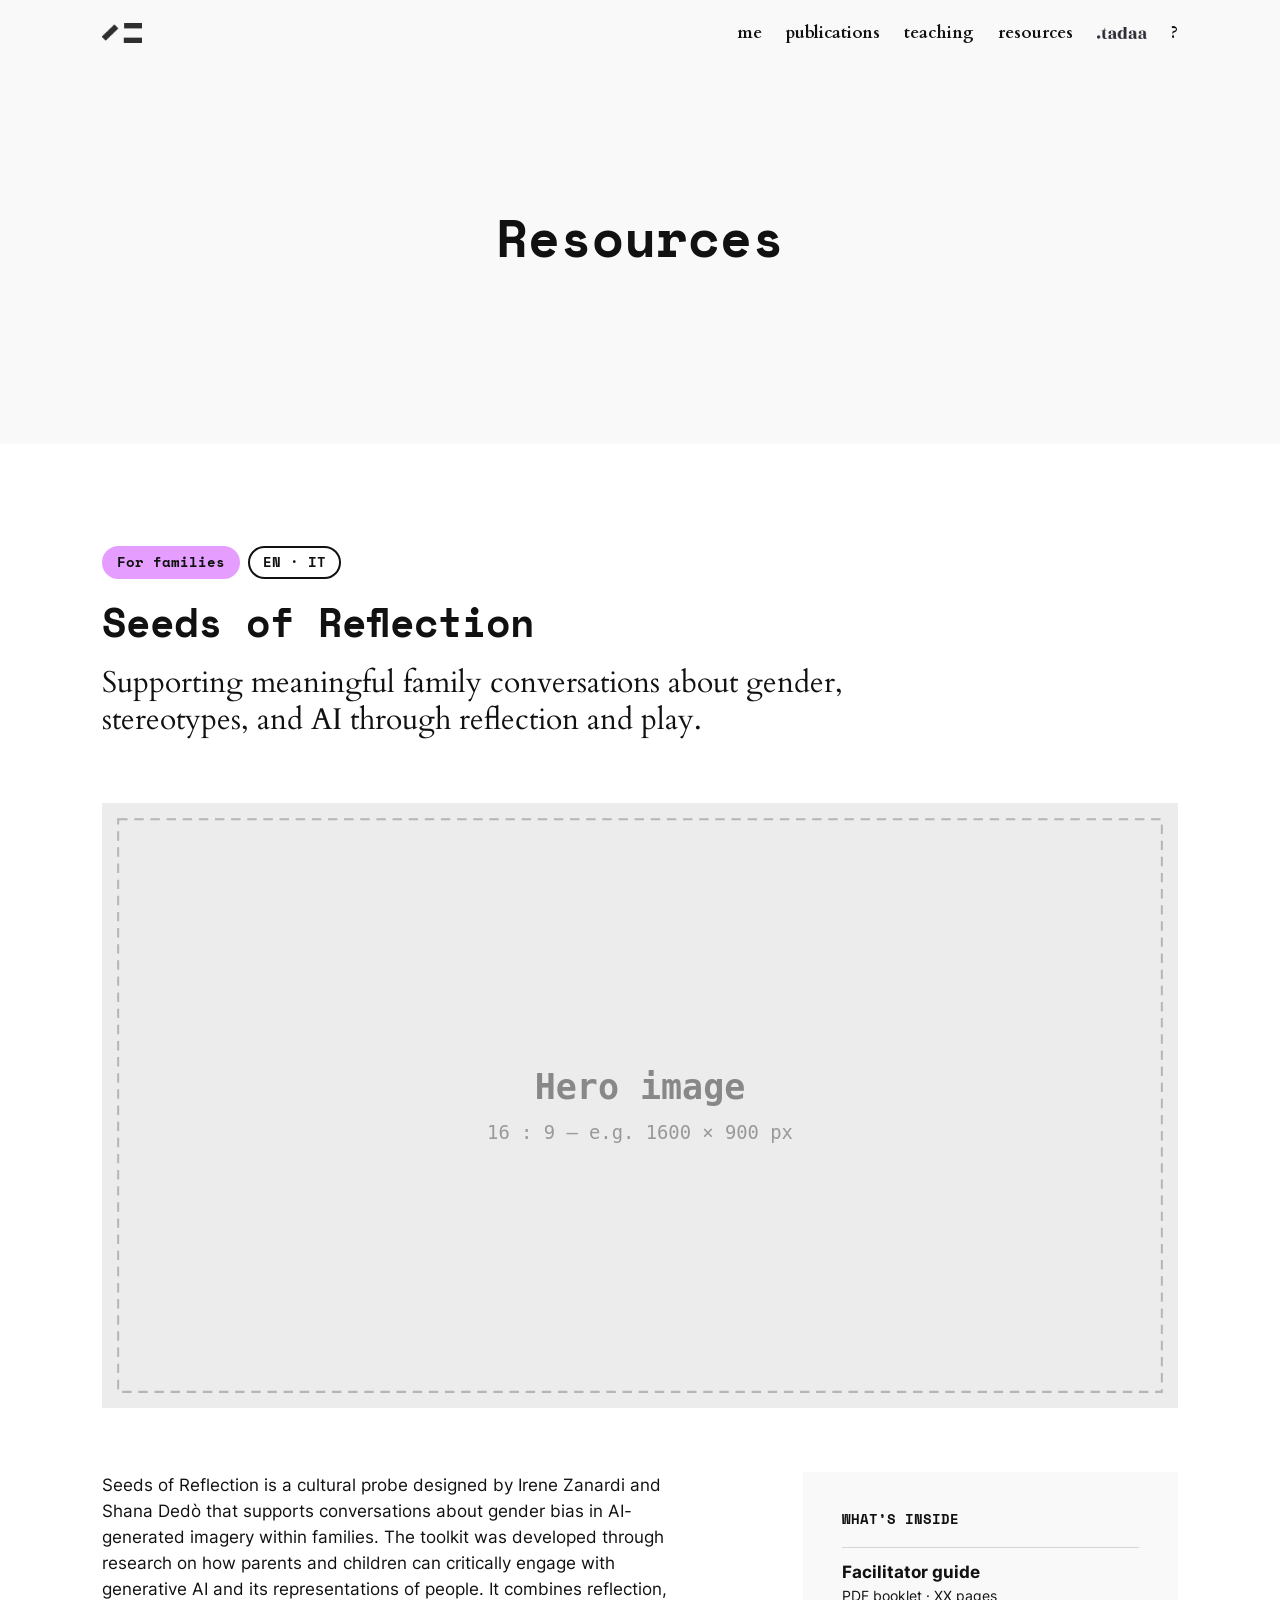
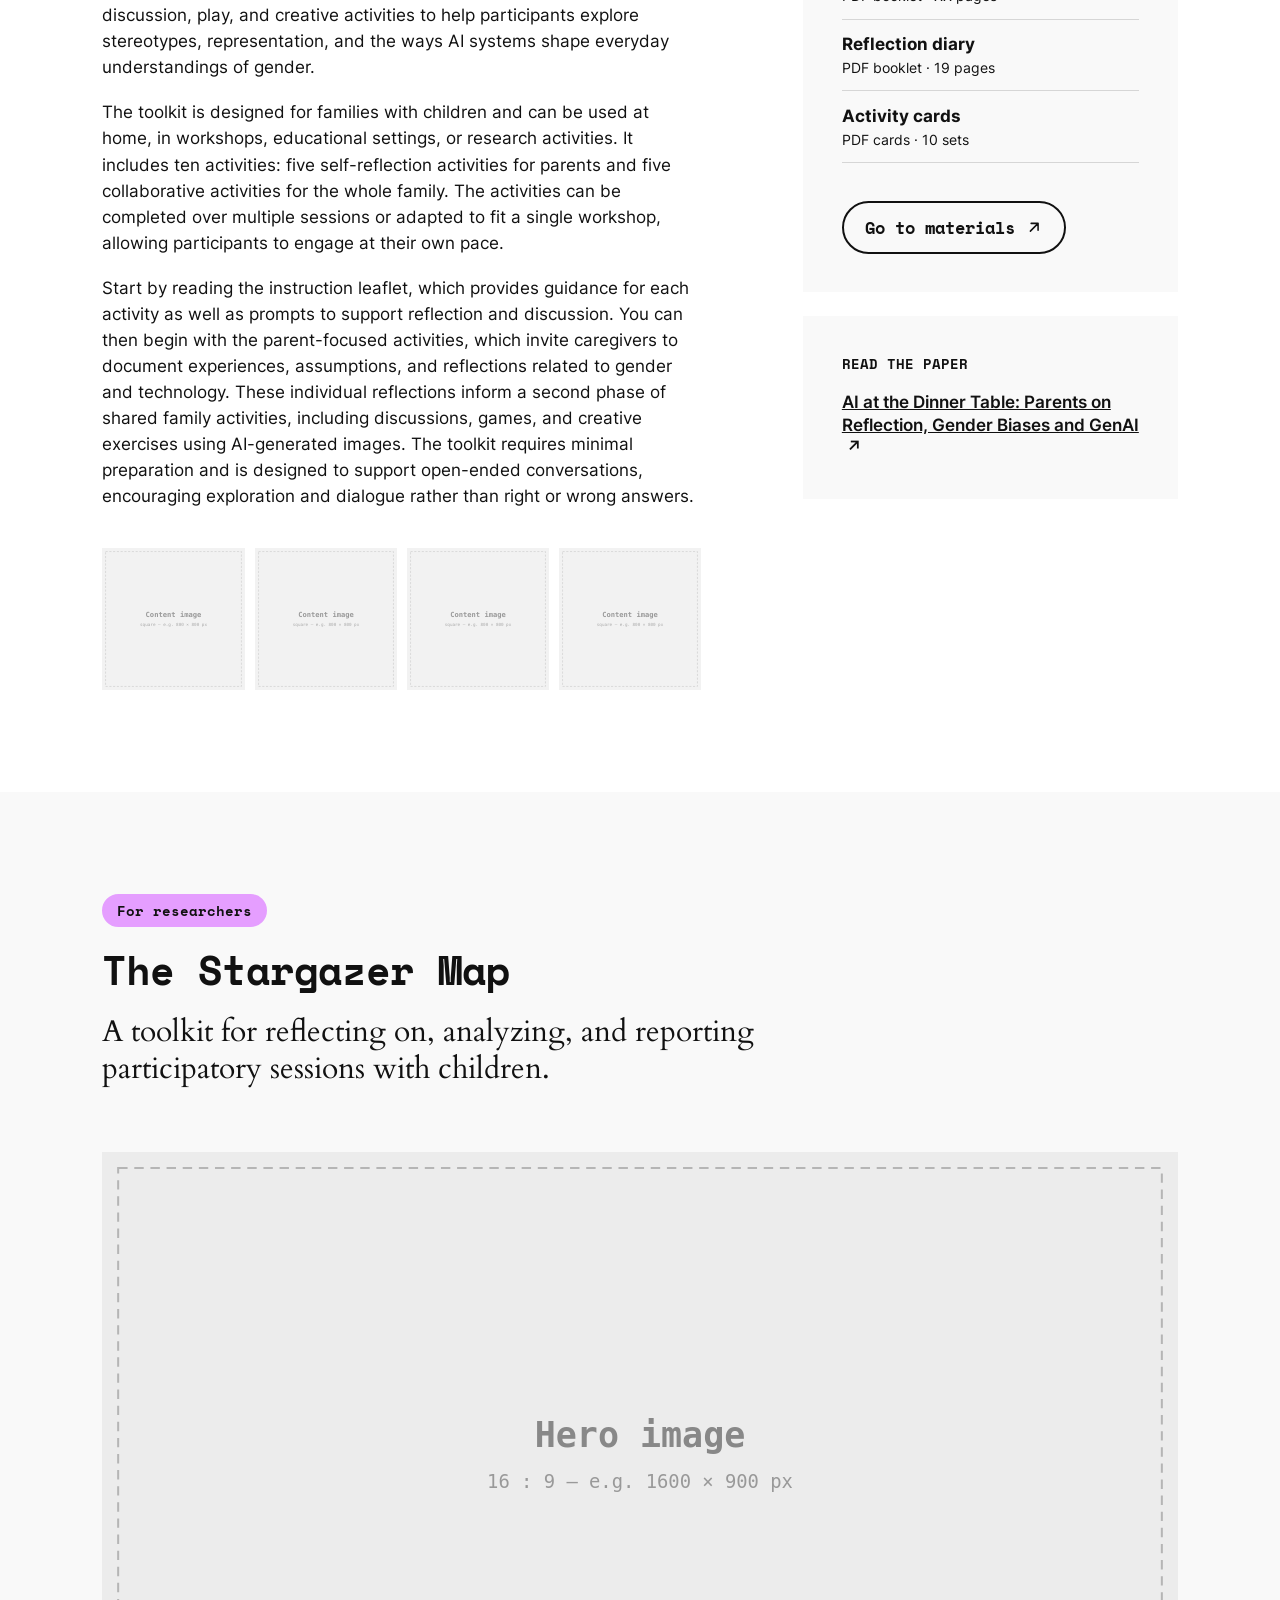
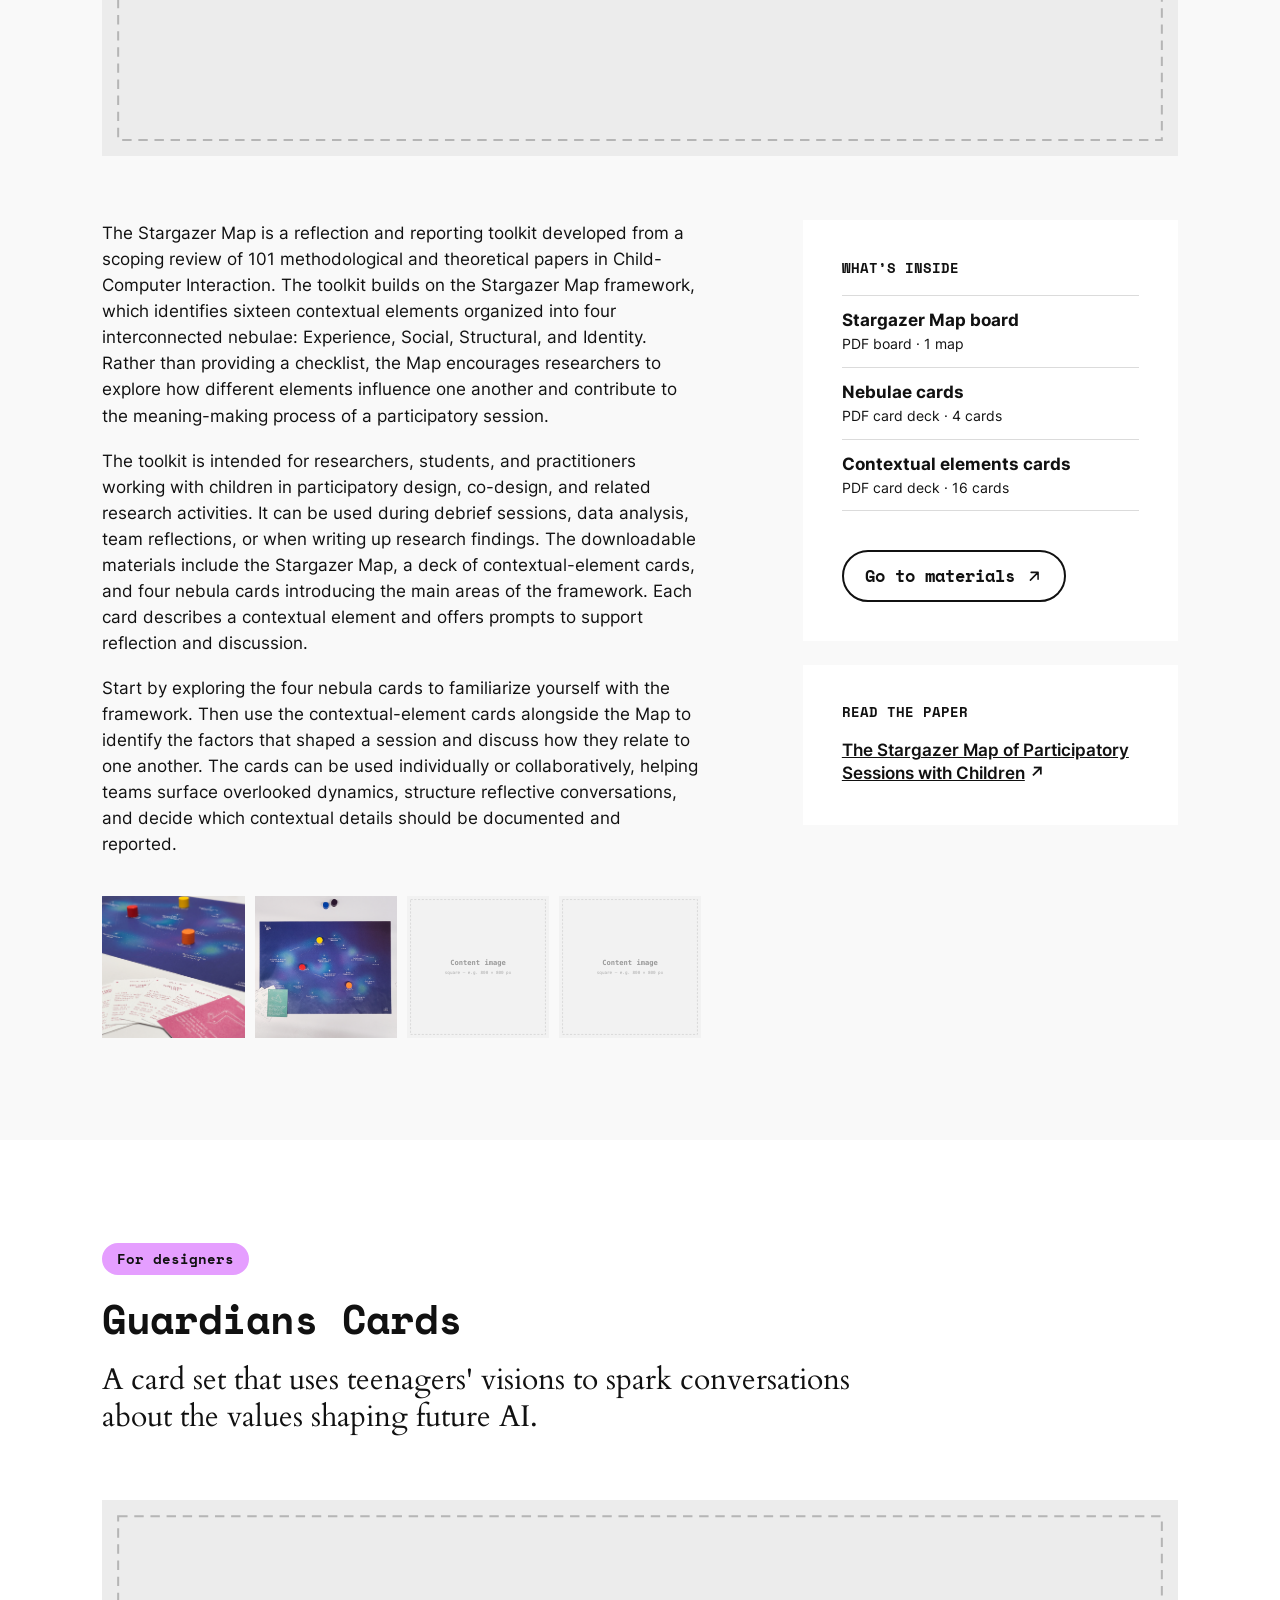
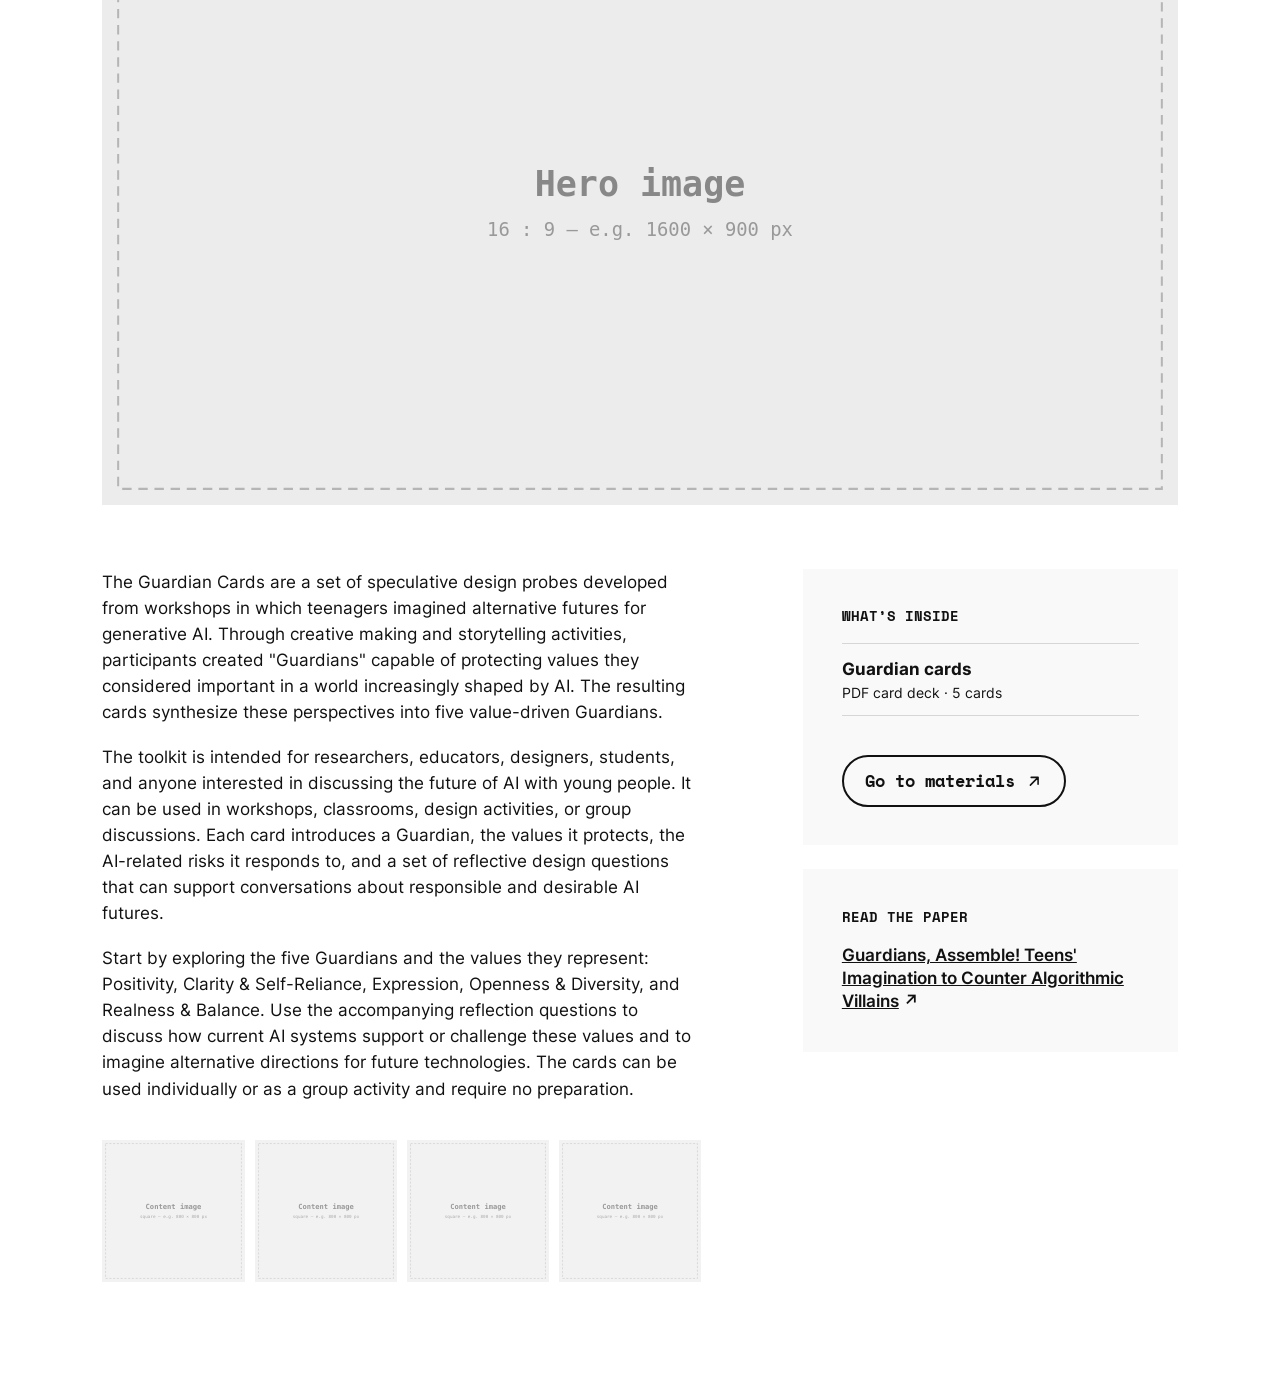
==== resources/index.html @ c98624e1 "Upload website" ====
<!DOCTYPE html>
<html lang="en-GB">
<head>
  <meta charset="UTF-8">
  <meta name="viewport" content="width=device-width, initial-scale=1">
  <title>Resources – irenezanardi.com</title>
  <meta name="description" content="Free toolkits by Irene Zanardi to download and use.">
  <link rel="icon" href="../assets/img/favicon-32.png" sizes="32x32">
  <link rel="icon" href="../assets/img/favicon-192.png" sizes="192x192">
  <link rel="apple-touch-icon" href="../assets/img/apple-touch-icon.png">
  <link rel="stylesheet" href="../assets/css/style.css">
  <script src="../assets/js/main.js" defer></script>
</head>
<body>
  <a class="skip-link" href="#main">Skip to content</a>

  <!-- ===== Header (same on every page) ===== -->
  <header class="site-header">
    <div class="site-header__inner">
      <a class="site-logo" href="../"><img src="../assets/img/logo.png" width="40" height="20" alt="irenezanardi.com"></a>
      <nav class="nav" aria-label="Navigation">
        <button class="nav__open" type="button" aria-label="Open menu" aria-expanded="false" aria-controls="nav-panel">
          <svg viewBox="0 0 24 24" aria-hidden="true"><path d="M4 7.5h16v1.5H4z"/><path d="M4 15h16v1.5H4z"/></svg>
        </button>
        <div class="nav__panel" id="nav-panel">
          <button class="nav__close" type="button" aria-label="Close menu">
            <svg viewBox="0 0 24 24" aria-hidden="true"><path d="m13.06 12 6.47-6.47-1.06-1.06L12 10.94 5.53 4.47 4.47 5.53 10.94 12l-6.47 6.47 1.06 1.06L12 13.06l6.47 6.47 1.06-1.06L13.06 12Z"/></svg>
          </button>
          <ul class="nav__list">
            <li><a href="../">me</a></li>
            <li><a href="../publications/">Publications</a></li>
            <li><a href="../teaching/">Teaching</a></li>
            <li><a href="../resources/" aria-current="page">Resources</a></li>
            <li><a href="../tadaa/"><img src="../assets/img/tadaa-logo.png" alt="Tadaa"></a></li>
            <li><a href="../contact/">?</a></li>
          </ul>
        </div>
      </nav>
    </div>
  </header>

  <main id="main">
    <div class="page-title">
      <h1>Resources</h1>
    </div>
        <div style="height: 100px" aria-hidden="true"></div>


    <!--
      HOW TO EDIT A TOOLKIT (each toolkit is one <section>)
      - Tags:           filled = who it is for; outlined = languages available
      - Hero image:     replace the src of the wide image (16:9 works best,
                        e.g. 1600 x 900 px), e.g. ../assets/img/resources/toolkit-1/hero.jpg
      - Description:    as many <p> paragraphs as you need inside toolkit__text
      - Content images: each <a> links to the large image (opens full screen),
                        the <img> inside is the small square preview.
                        Add or remove <a> lines freely.
      - What's inside:  one <li> per item in the folder: name + short detail
      - Go to materials: replace href="#" on the button with the GitHub
                        repository link.
      - Read the paper: replace href="#" and the title with the paper's link
                        and title.
      Sections alternate band--white / band--base.
    -->

    <!-- ===== Toolkit 1: Seeds of Reflection ===== -->
    <section class="band band--white" id="toolkit-1">
      <article class="toolkit">
        <header class="toolkit__header">
          <div class="toolkit__tags">
            <p class="tag">For families</p>
            <p class="tag tag--outline"><span class="visually-hidden">Available in </span>EN · IT</p>
          </div>
          <h2 class="toolkit__title highlighted">Seeds of Reflection</h2>
          <p class="toolkit__lead">Supporting meaningful family conversations about gender, stereotypes, and AI through reflection and play.</p>
        </header>

        <div class="toolkit__hero">
          <img src="../assets/img/resources/placeholder-hero.svg" width="1600" height="900" alt="Toolkit 1 hero image">
        </div>

        <div class="toolkit__body">
          <div class="toolkit__text">
            <p>Seeds of Reflection is a cultural probe designed by Irene Zanardi and Shana Dedò that supports conversations about gender bias in AI-generated imagery within families. The toolkit was developed through research on how parents and children can critically engage with generative AI and its representations of people. It combines reflection, discussion, play, and creative activities to help participants explore stereotypes, representation, and the ways AI systems shape everyday understandings of gender.</p>
            <p>The toolkit is designed for families with children and can be used at home, in workshops, educational settings, or research activities. It includes ten activities: five self-reflection activities for parents and five collaborative activities for the whole family. The activities can be completed over multiple sessions or adapted to fit a single workshop, allowing participants to engage at their own pace.</p>
            <p>Start by reading the instruction leaflet, which provides guidance for each activity as well as prompts to support reflection and discussion. You can then begin with the parent-focused activities, which invite caregivers to document experiences, assumptions, and reflections related to gender and technology. These individual reflections inform a second phase of shared family activities, including discussions, games, and creative exercises using AI-generated images. The toolkit requires minimal preparation and is designed to support open-ended conversations, encouraging exploration and dialogue rather than right or wrong answers.</p>

            <div class="toolkit__shots" data-lightbox>
              <a href="../assets/img/resources/placeholder-detail.svg"><img src="../assets/img/resources/placeholder-detail.svg" width="800" height="800" alt="Toolkit 1 contents, image 1" loading="lazy"></a>
              <a href="../assets/img/resources/placeholder-detail.svg"><img src="../assets/img/resources/placeholder-detail.svg" width="800" height="800" alt="Toolkit 1 contents, image 2" loading="lazy"></a>
              <a href="../assets/img/resources/placeholder-detail.svg"><img src="../assets/img/resources/placeholder-detail.svg" width="800" height="800" alt="Toolkit 1 contents, image 3" loading="lazy"></a>
              <a href="../assets/img/resources/placeholder-detail.svg"><img src="../assets/img/resources/placeholder-detail.svg" width="800" height="800" alt="Toolkit 1 contents, image 4" loading="lazy"></a>
            </div>
          </div>

          <aside class="toolkit__side" aria-label="Materials for Seeds of Reflection">
            <div class="toolkit__panel">
            <h3 class="toolkit__panel-title">What’s inside</h3>
            <ul class="inside-list">
              <li><strong>Facilitator guide</strong><span>PDF booklet · XX pages</span></li>
              <li><strong>Reflection diary</strong><span>PDF booklet · 19 pages</span></li>
              <li><strong>Activity cards</strong><span>PDF cards · 10 sets</span></li>
            </ul>
            <div class="toolkit__downloads">
              <a class="button" href="https://github.com/IreneZanardi/tadaa-seeds-of-reflection/tree/main" target="_blank" rel="noopener">
                Go to materials
                <svg viewBox="0 0 24 24" aria-hidden="true"><path d="M7 17 17 7M8 7h9v9"/></svg>
              </a>
            </div>
            <!--<p class="toolkit__note">Opens the GitHub repository in a new tab.</p> -->
            </div>
            <div class="toolkit__panel toolkit__paper">
              <h3 class="toolkit__panel-title">Read the paper</h3>
              <a href="https://dl.acm.org/doi/10.1145/3773077.3811879" target="_blank" rel="noopener">AI at the Dinner Table: Parents on Reflection, Gender Biases and GenAI</a>
            </div>
          </aside>
        </div>
      </article>
    </section>

    <!-- ===== Toolkit 2 ===== -->
    <section class="band band--base" id="toolkit-2">
      <article class="toolkit">
        <header class="toolkit__header">
          <div class="toolkit__tags">
            <p class="tag">For researchers</p>
          </div>
          <h2 class="toolkit__title highlighted">The Stargazer Map</h2>
          <p class="toolkit__lead">A toolkit for reflecting on, analyzing, and reporting participatory sessions with children.</p>
        </header>

        <div class="toolkit__hero">
          <img src="../assets/img/resources/placeholder-hero.svg" width="1600" height="900" alt="Toolkit 2 hero image" loading="lazy">
        </div>

        <div class="toolkit__body">
          <div class="toolkit__text">
            <p>The Stargazer Map is a reflection and reporting toolkit developed from a scoping review of 101 methodological and theoretical papers in Child-Computer Interaction. The toolkit builds on the Stargazer Map framework, which identifies sixteen contextual elements organized into four interconnected nebulae: Experience, Social, Structural, and Identity. Rather than providing a checklist, the Map encourages researchers to explore how different elements influence one another and contribute to the meaning-making process of a participatory session.</p>
            <p>The toolkit is intended for researchers, students, and practitioners working with children in participatory design, co-design, and related research activities. It can be used during debrief sessions, data analysis, team reflections, or when writing up research findings. The downloadable materials include the Stargazer Map, a deck of contextual-element cards, and four nebula cards introducing the main areas of the framework. Each card describes a contextual element and offers prompts to support reflection and discussion.</p>
            <p>Start by exploring the four nebula cards to familiarize yourself with the framework. Then use the contextual-element cards alongside the Map to identify the factors that shaped a session and discuss how they relate to one another. The cards can be used individually or collaboratively, helping teams surface overlooked dynamics, structure reflective conversations, and decide which contextual details should be documented and reported.</p>

            <div class="toolkit__shots" data-lightbox>
              <a href="../assets/img/resources/\stargazer-detail_1.png"><img src="../assets/img/resources/\stargazer-detail_1.png" width="800" height="800" alt="Toolkit 2 contents, image 1" loading="lazy"></a>
              <a href="../assets/img/resources/\stargazer-detail_2.png"><img src="../assets/img/resources/\stargazer-detail_2.png" width="800" height="800" alt="Toolkit 2 contents, image 2" loading="lazy"></a>
              <a href="../assets/img/resources/placeholder-detail.svg"><img src="../assets/img/resources/placeholder-detail.svg" width="800" height="800" alt="Toolkit 2 contents, image 3" loading="lazy"></a>
              <a href="../assets/img/resources/placeholder-detail.svg"><img src="../assets/img/resources/placeholder-detail.svg" width="800" height="800" alt="Toolkit 2 contents, image 4" loading="lazy"></a>
            </div>
          </div>

          <aside class="toolkit__side" aria-label="Materials for toolkit two">
            <div class="toolkit__panel">
            <h3 class="toolkit__panel-title">What’s inside</h3>
            <ul class="inside-list">
              <li><strong>Stargazer Map board</strong><span>PDF board · 1 map</span></li>
              <li><strong>Nebulae cards</strong><span>PDF card deck · 4 cards</span></li>
              <li><strong>Contextual elements cards</strong><span>PDF card deck · 16 cards</span></li>
            </ul>
            <div class="toolkit__downloads">
              <a class="button" href="#" target="_blank" rel="noopener">
                Go to materials
                <svg viewBox="0 0 24 24" aria-hidden="true"><path d="M7 17 17 7M8 7h9v9"/></svg>
              </a>
            </div>
            <!--<p class="toolkit__note">Opens the GitHub repository in a new tab.</p> -->
            </div>
            <div class="toolkit__panel toolkit__paper">
              <h3 class="toolkit__panel-title">Read the paper</h3>
              <a href="https://www.sciencedirect.com/science/article/pii/S2212868926000140" target="_blank" rel="noopener">The Stargazer Map of Participatory Sessions with Children</a>
            </div>
          </aside>
        </div>
      </article>
    </section>

    <!-- ===== Toolkit 3 ===== -->
    <section class="band band--white" id="toolkit-3">
      <article class="toolkit">
        <header class="toolkit__header">
          <div class="toolkit__tags">
            <p class="tag">For designers</p>
          </div>
          <h2 class="toolkit__title highlighted">Guardians Cards</h2>
          <p class="toolkit__lead">A card set that uses teenagers' visions to spark conversations about the values shaping future AI.</p>
        </header>

        <div class="toolkit__hero">
          <img src="../assets/img/resources/placeholder-hero.svg" width="1600" height="900" alt="Toolkit 3 hero image" loading="lazy">
        </div>

        <div class="toolkit__body">
          <div class="toolkit__text">
            <p>The Guardian Cards are a set of speculative design probes developed from workshops in which teenagers imagined alternative futures for generative AI. Through creative making and storytelling activities, participants created "Guardians" capable of protecting values they considered important in a world increasingly shaped by AI. The resulting cards synthesize these perspectives into five value-driven Guardians.</p>
            <p>The toolkit is intended for researchers, educators, designers, students, and anyone interested in discussing the future of AI with young people. It can be used in workshops, classrooms, design activities, or group discussions. Each card introduces a Guardian, the values it protects, the AI-related risks it responds to, and a set of reflective design questions that can support conversations about responsible and desirable AI futures.</p>
            <p>Start by exploring the five Guardians and the values they represent: Positivity, Clarity & Self-Reliance, Expression, Openness & Diversity, and Realness & Balance. Use the accompanying reflection questions to discuss how current AI systems support or challenge these values and to imagine alternative directions for future technologies. The cards can be used individually or as a group activity and require no preparation.</p>

            <div class="toolkit__shots" data-lightbox>
              <a href="../assets/img/resources/placeholder-detail.svg"><img src="../assets/img/resources/placeholder-detail.svg" width="800" height="800" alt="Toolkit 3 contents, image 1" loading="lazy"></a>
              <a href="../assets/img/resources/placeholder-detail.svg"><img src="../assets/img/resources/placeholder-detail.svg" width="800" height="800" alt="Toolkit 3 contents, image 2" loading="lazy"></a>
              <a href="../assets/img/resources/placeholder-detail.svg"><img src="../assets/img/resources/placeholder-detail.svg" width="800" height="800" alt="Toolkit 3 contents, image 3" loading="lazy"></a>
              <a href="../assets/img/resources/placeholder-detail.svg"><img src="../assets/img/resources/placeholder-detail.svg" width="800" height="800" alt="Toolkit 3 contents, image 4" loading="lazy"></a>
            </div>
          </div>

          <aside class="toolkit__side" aria-label="Materials for toolkit three">
            <div class="toolkit__panel">
            <h3 class="toolkit__panel-title">What’s inside</h3>
            <ul class="inside-list">
              <li><strong>Guardian cards</strong><span>PDF card deck · 5 cards</span></li>
            </ul>
            <div class="toolkit__downloads">
              <a class="button" href="https://github.com/IreneZanardi/tadaa-ai-guardians/tree/main" target="_blank" rel="noopener">
                Go to materials
                <svg viewBox="0 0 24 24" aria-hidden="true"><path d="M7 17 17 7M8 7h9v9"/></svg>
              </a>
            </div>
            <!--<p class="toolkit__note">Opens the GitHub repository in a new tab.</p> -->
            </div>
            <div class="toolkit__panel toolkit__paper">
              <h3 class="toolkit__panel-title">Read the paper</h3>
              <a href="https://dl.acm.org/doi/10.1145/3803784.3809287" target="_blank" rel="noopener">Guardians, Assemble! Teens' Imagination to Counter Algorithmic Villains</a>
            </div>
          </aside>
        </div>
      </article>
    </section>
  </main>
</body>
</html>
---- assets/css/style.css ----
/* ==========================================================================
   irenezanardi.com — main stylesheet
   Values below reproduce the original WordPress (Twenty Twenty-Four) theme.
   ========================================================================== */

/* ---------- Fonts ---------- */
@font-face { font-family: "Inter"; font-style: normal; font-weight: 300 900; font-display: fallback; src: url("../fonts/Inter-Variable.woff2") format("woff2"); }
@font-face { font-family: "Cardo"; font-style: normal; font-weight: 400; font-display: fallback; src: url("../fonts/Cardo-Regular.woff2") format("woff2"); }
@font-face { font-family: "Cardo"; font-style: italic; font-weight: 400; font-display: fallback; src: url("../fonts/Cardo-Italic.woff2") format("woff2"); }
@font-face { font-family: "Cardo"; font-style: normal; font-weight: 700; font-display: fallback; src: url("../fonts/Cardo-Bold.woff2") format("woff2"); }
@font-face { font-family: "Space Mono"; font-style: normal; font-weight: 400; font-display: fallback; src: url("../fonts/SpaceMono-Regular.woff2") format("woff2"); }
@font-face { font-family: "Space Mono"; font-style: normal; font-weight: 700; font-display: fallback; src: url("../fonts/SpaceMono-Bold.woff2") format("woff2"); }
@font-face { font-family: "Space Mono"; font-style: italic; font-weight: 400; font-display: fallback; src: url("../fonts/SpaceMono-Italic.woff2") format("woff2"); }
@font-face { font-family: "Space Mono"; font-style: italic; font-weight: 700; font-display: fallback; src: url("../fonts/SpaceMono-BoldItalic.woff2") format("woff2"); }

/* ---------- Design tokens ---------- */
:root {
  /* colours */
  --base: #f9f9f9;
  --base-2: #ffffff;
  --contrast: #111111;
  --pink: #ffb2e6;
  --lilac: #e59eff;

  /* fonts */
  --font-body: "Inter", sans-serif;
  --font-heading: "Cardo", serif;
  --font-mono: "Space Mono", monospace;

  /* font sizes */
  --fs-small: 0.9rem;
  --fs-medium: 1.05rem;
  --fs-large: clamp(1.39rem, 1.39rem + ((1vw - 0.2rem) * 0.767), 1.85rem);
  --fs-x-large: clamp(1.85rem, 1.85rem + ((1vw - 0.2rem) * 1.083), 2.5rem);
  --fs-xx-large: clamp(2.5rem, 2.5rem + ((1vw - 0.2rem) * 1.283), 3.27rem);
  --fs-hero: clamp(1.743rem, 1.743rem + ((1vw - 0.2rem) * 2.095), 3rem);

  /* spacing */
  --sp-10: 1rem;
  --sp-20: min(1.5rem, 2vw);
  --sp-30: min(2.5rem, 3vw);
  --sp-40: min(4rem, 5vw);
  --sp-50: min(6.5rem, 8vw);
  --sp-60: min(10.5rem, 13vw);
  --gap: 1.2rem;

  /* widths */
  --content: 620px;
  --wide: 1280px;
}

/* ---------- Base ---------- */
*, *::before, *::after { box-sizing: border-box; }

html { -webkit-text-size-adjust: 100%; }

body {
  margin: 0;
  background-color: var(--base);
  color: var(--contrast);
  font-family: var(--font-body);
  font-size: var(--fs-medium);
  font-weight: 400;
  line-height: 1.55;
}

body.menu-open,
body.lightbox-open { overflow: hidden; }

p, h1, h2, h3, h4, h5, h6, figure { margin: 0; }

img { max-width: 100%; height: auto; }

a { color: var(--contrast); }
a:hover { text-decoration: none; }

h1, h2, h3, h4, h5, h6 {
  color: inherit;
  font-family: var(--font-mono);
  font-weight: 700;
  line-height: 1.2;
}
h1 { font-size: var(--fs-xx-large); line-height: 1.15; }
h2 { font-size: var(--fs-x-large); }
h3 { font-size: var(--fs-large); }
h4 { font-size: clamp(1.1rem, 1.1rem + ((1vw - 0.2rem) * 0.767), 1.5rem); }

.skip-link {
  position: absolute;
  left: 5px;
  top: -100px;
  z-index: 100000;
  padding: 15px 23px 14px;
  background: #ddd;
  color: #444;
}
.skip-link:focus { top: 5px; }

/* ---------- Layout helpers ---------- */
.flow > * + * { margin-top: var(--gap); }

.container { max-width: var(--content); margin-inline: auto; }
.container--800 { max-width: 800px; }
.container--wide { max-width: var(--wide); }

.gutter { padding-inline: var(--sp-50); }

.center { text-align: center; }
.small { font-size: var(--fs-small); }
.large-serif { font-family: var(--font-heading); font-size: var(--fs-x-large); line-height: 1.2; }

/* Full-width coloured section */
.band { padding: var(--sp-50); }
.band--white { background: var(--base-2); }
.band--base { background: var(--base); }
.band--pink { background: var(--pink); }

.band__title { text-align: center; }
.band__intro {
  max-width: var(--content);
  margin: calc(var(--gap) + 1.25rem) auto 0;
  text-align: center;
}
.band__body { margin-top: calc(var(--sp-40) + var(--gap)); }

/* Hover colour used on headings across the site */
.highlighted:hover { color: var(--lilac); }

/* ---------- Header & navigation ---------- */
.site-header {
  position: relative;
  z-index: 10;
  background: var(--base);
  padding: 20px var(--sp-50);
}

.site-header__inner {
  max-width: var(--wide);
  margin-inline: auto;
  display: flex;
  flex-wrap: wrap;
  align-items: center;
  justify-content: space-between;
  gap: var(--gap);
}

.site-logo img { display: block; width: 40px; height: auto; }

.nav__list {
  display: flex;
  flex-wrap: wrap;
  align-items: center;
  justify-content: flex-end;
  gap: var(--sp-20);
  margin: 0;
  padding: 0;
  list-style: none;
}

.nav__list a {
  display: block;
  color: inherit;
  font-family: var(--font-heading);
  font-weight: 700;
  text-transform: lowercase;
  text-decoration: none;
}
.nav__list a:hover { text-decoration: underline; }
.nav__list img { display: block; width: 50px; }

.nav__open,
.nav__close {
  display: none;
  padding: 0;
  border: 0;
  background: transparent;
  color: currentColor;
  cursor: pointer;
}
.nav__open svg,
.nav__close svg { display: block; width: 24px; height: 24px; fill: currentColor; }

/* Mobile: hamburger + full-screen overlay (same breakpoint as WordPress) */
@media (max-width: 599px) {
  .nav__open { display: flex; }

  .nav__panel { display: none; }
  .nav.is-open .nav__panel {
    display: block;
    position: fixed;
    inset: 0;
    z-index: 100000;
    overflow: auto;
    padding: 1rem;
    background: #fff;
    color: #000;
    animation: menu-fade-in 0.1s ease-out forwards;
  }

  .nav__close { display: block; position: absolute; top: 1rem; right: 1rem; }

  .nav__list {
    flex-direction: column;
    flex-wrap: nowrap;
    align-items: flex-end;
    padding-top: calc(2rem + 24px);
  }
}

@keyframes menu-fade-in {
  from { opacity: 0; transform: translateY(0.5em); }
  to { opacity: 1; transform: translateY(0); }
}

/* ---------- Page title (inner pages) ---------- */
.page-title {
  padding: calc(var(--sp-50) + 2 * var(--gap)) var(--sp-50) calc(var(--sp-30) + 2 * var(--gap));
  text-align: center;
}
.page-title__intro { max-width: var(--content); margin: var(--sp-30) auto 0; }

/* ---------- Home: hero ---------- */
.hero {
  display: flex;
  flex-direction: column;
  align-items: center;
  justify-content: center;
  height: 70vh;
  padding-inline: var(--sp-60);
}
.hero__inner { width: 100%; max-width: var(--content); }

.hero__hello,
.hero__intro {
  font-family: var(--font-mono);
  font-size: var(--fs-hero);
}
.hero__hello { font-weight: 700; line-height: 1; }
.hero__intro { margin-top: var(--gap); font-weight: 400; line-height: 1.3; }

.typewriter {
  width: fit-content;
  overflow: hidden;
  white-space: nowrap;
  border-right: 3px solid;
  /* "Hello there." is 12 characters of a monospace font, so 12ch is exactly its width */
  animation: typing 1s steps(12), blink 0.7s step-end infinite alternate;
}
@keyframes typing { from { width: 0; } to { width: 12ch; } }
@keyframes blink { 50% { border-color: transparent; } }

.scroll-arrow-wrap { padding-inline: var(--sp-60); }
.scroll-arrow {
  display: block;
  margin-top: 10px;
  animation: bounce 1.5s infinite;
}
@keyframes bounce {
  0%, 20%, 50%, 80%, 100% { transform: translateY(0); }
  40% { transform: translateY(-15px); }
  60% { transform: translateY(-7px); }
}

.bio { padding-top: calc(40px + var(--gap)); padding-bottom: 100px; }
.inline-logo { display: inline; vertical-align: baseline; }

/* ---------- Home: photo carousels ---------- */
.carousel {
  overflow: hidden;
  margin-top: var(--gap);
}
.carousel__track {
  display: flex;
  gap: 10px;
  transition: transform 2s linear;
  will-change: transform;
}
.carousel__track + .carousel__track { margin-top: 10px; }

.carousel__slide { flex: 0 0 calc(22.5% + 15px); }
@media (max-width: 768px) {
  .carousel__slide { flex-basis: 60%; }
}
.carousel__slide img { display: block; width: 100%; height: auto; }
.carousel__slide img:hover { filter: sepia(0.3) hue-rotate(-110deg) saturate(4); }

/* ---------- Wavy animated button ---------- */
.wave {
  display: flex;
  align-items: center;
  justify-content: center;
  width: 100%;
}

.wave__line {
  height: 2em;
  min-width: 0;
  flex-shrink: 1;
  fill: none;
  stroke: #000;
  stroke-width: 1px;
}
.wave__line--forward { animation: wave-forward 4s linear infinite; }
.wave__line--back { animation: wave-back 4s linear infinite; }

.wave__button {
  flex-shrink: 0;
  display: flex;
  align-items: center;
  justify-content: center;
  width: 10em;
  height: 8em;
  margin: 1em;
  color: #000;
  font-family: var(--font-mono);
  text-align: center;
  text-decoration: none;
  animation: pulse 4s infinite;
}
.wave__button--wide { width: 15em; }

@keyframes pulse {
  0%, 100% { transform: scale(1); }
  50% { transform: scale(1.2); }
}
@keyframes wave-back {
  0%, 100% { stroke-dasharray: 100; stroke-dashoffset: 0; }
  50% { stroke-dasharray: 100; stroke-dashoffset: 85; }
}
@keyframes wave-forward {
  0%, 100% { stroke-dasharray: 100; stroke-dashoffset: 0; }
  50% { stroke-dasharray: 100; stroke-dashoffset: -100; }
}

.cta { padding-block: 64px; color: #000; }
.cta h4 { font-size: var(--fs-large); line-height: 1.15; text-align: center; }
.cta .wave { margin-top: var(--gap); }

/* ---------- Card grid (publications & theses) ---------- */
.card-grid {
  max-width: var(--wide);
  margin-inline: auto;
  display: grid;
  grid-template-columns: repeat(3, minmax(0, 1fr));
  column-gap: var(--sp-40);
  row-gap: calc(2 * var(--gap) + var(--sp-20));
}

.card { display: flex; flex-direction: column; gap: var(--sp-10); }
.card__marker { font-weight: 700; }
.card__title {
  font-family: var(--font-body);
  font-size: var(--fs-medium);
  font-weight: 700;
  line-height: 1.2;
}
.card__year { font-size: var(--fs-small); font-style: italic; }

@media (max-width: 781px) {
  .card-grid { grid-template-columns: 1fr; row-gap: var(--sp-30); }
}

/* ---------- Teaching: course rows ---------- */
.course {
  max-width: var(--wide);
  margin-inline: auto;
  display: flex;
  gap: var(--sp-40) var(--sp-30);
}
.course__meta { flex: 0 1 40%; }
.course__meta > * { max-width: 260px; }
.course__body { flex: 0 1 60%; }
.course__body > * + * { margin-top: var(--sp-40); }

.two-col { display: flex; gap: var(--sp-30); }
.two-col > * { flex: 1 1 0; min-width: 0; }

@media (max-width: 781px) {
  .course,
  .two-col { flex-direction: column; }
  .course__meta,
  .course__body { flex-basis: auto; }
}

/* ---------- Tadaa ---------- */
.eyebrow { font-size: var(--fs-small); }

.quote-band {
  padding: var(--sp-60);
  background-color: var(--contrast);
  background-image: url("../img/tadaa-quote-bg.png");
  background-position: 47% 69%;
  background-size: cover;
  color: var(--base);
  text-align: center;
}
.quote-band blockquote { margin: 0 auto; }
.quote-band p { font-family: var(--font-heading); font-size: var(--fs-x-large); font-weight: 700; line-height: 1.2; }
.quote-band cite { display: block; margin-top: calc(var(--gap) + var(--sp-10)); font-style: normal; font-weight: 700; }

/* ---------- Contact ---------- */
.contact {
  display: flex;
  flex-direction: column;
  align-items: center;
  justify-content: center;
  min-height: 50vh;
  padding-inline: var(--sp-50);
  text-align: center;
}
.contact h2 { font-size: var(--fs-x-large); }

/* ---------- Posters gallery ---------- */
.poster-gallery { max-width: var(--wide); margin-inline: auto; }

/* Plain list: what the page shows if JavaScript is off */
.poster-list { max-width: var(--content); margin: 0 auto; padding: 0; list-style: none; }
.poster-list > li + li { margin-top: var(--sp-40); }
.poster-list img { display: block; width: 100%; }
.poster-list .poster__caption { margin-top: var(--sp-10); }
.poster-gallery.is-enhanced .poster-list { display: none; }

.poster__title { font-size: var(--fs-large); }
.poster__venue { font-family: var(--font-mono); font-size: var(--fs-small); text-transform: uppercase; }
.poster__caption > * + * { margin-top: 0.4rem; }

/* Thumbnail strip */
.pg-thumbs {
  position: relative;
  display: flex;
  gap: 10px;
  overflow-x: auto;
  padding: 6px;
  scrollbar-width: thin;
}
.pg-thumbs > :first-child { margin-left: auto; }
.pg-thumbs > :last-child { margin-right: auto; }

.pg-thumb {
  flex: 0 0 auto;
  width: 64px;
  height: 64px;
  padding: 0;
  border: 0;
  background: none;
  cursor: pointer;
  opacity: 0.45;
  transition: opacity 0.2s ease;
}
.pg-thumb img { display: block; width: 100%; height: 100%; object-fit: cover; }
.pg-thumb:hover { opacity: 0.8; }
.pg-thumb[aria-current="true"] { opacity: 1; outline: 2px solid var(--contrast); outline-offset: 3px; }

/* Stage: previous – current – next */
/* Image heights are set from --stage-h directly so a poster can never grow
   taller than the stage and overlap the caption below. */
.pg-stage {
  --stage-h: clamp(320px, 56vh, 640px);
  --side-scale: 0.55;
  display: grid;
  grid-template-columns: minmax(0, 1fr) minmax(0, 2.2fr) minmax(0, 1fr);
  grid-template-rows: var(--stage-h);
  align-items: center;
  gap: var(--sp-30);
  margin-top: var(--sp-40);
}

.pg-main,
.pg-side {
  display: flex;
  align-items: center;
  justify-content: center;
  min-width: 0;
  padding: 0;
  border: 0;
  background: none;
  cursor: pointer;
}
.pg-main img,
.pg-side img { display: block; width: auto; height: auto; max-width: 100%; object-fit: contain; }
.pg-main img { max-height: var(--stage-h); box-shadow: 0 12px 40px rgba(0, 0, 0, 0.14); }
.pg-side img { max-height: calc(var(--stage-h) * var(--side-scale)); }
.pg-main img.is-entering { animation: poster-in 0.35s ease-out; }

.pg-side { opacity: 0.4; transition: opacity 0.2s ease; }
.pg-side:hover { opacity: 0.85; }
.pg-side--prev { justify-content: flex-end; }
.pg-side--next { justify-content: flex-start; }

@keyframes poster-in {
  from { opacity: 0; transform: scale(0.97); }
  to { opacity: 1; transform: scale(1); }
}

.pg-caption {
  max-width: var(--content);
  min-height: 7.5rem;
  margin: var(--sp-30) auto 0;
  text-align: center;
}
.pg-counter { margin-top: var(--sp-10); font-family: var(--font-mono); font-size: var(--fs-small); }

@media (max-width: 599px) {
  .pg-stage {
    --stage-h: clamp(300px, 58vh, 520px);
    --side-scale: 0.65;
    grid-template-columns: minmax(0, 0.7fr) minmax(0, 3fr) minmax(0, 0.7fr);
    gap: 8px;
  }
}

/* ---------- Full-screen image viewer ---------- */
.lightbox {
  width: 100vw;
  max-width: none;
  height: 100vh;
  height: 100dvh;
  max-height: none;
  margin: 0;
  padding: 0;
  border: 0;
  background: rgba(17, 17, 17, 0.95);
  color: var(--base);
}
.lightbox::backdrop { background: rgba(17, 17, 17, 0.6); }

.lightbox__figure {
  display: flex;
  flex-direction: column;
  align-items: center;
  justify-content: center;
  gap: 0.75rem;
  height: 100%;
  margin: 0;
  padding: 1rem 4rem;
}
.lightbox__figure img {
  max-width: 100%;
  max-height: calc(100% - 2.5rem);
  object-fit: contain;
}
.lightbox__caption { font-family: var(--font-mono); font-size: var(--fs-small); text-align: center; }

.lightbox__btn {
  position: absolute;
  z-index: 1;
  padding: 0.75rem;
  border: 0;
  background: transparent;
  color: inherit;
  cursor: pointer;
}
.lightbox__btn svg { display: block; width: 32px; height: 32px; fill: none; stroke: currentColor; stroke-width: 1.5; }
.lightbox__btn:hover { color: var(--lilac); }
.lightbox__close { top: 0.5rem; right: 0.5rem; }
.lightbox__prev { top: 50%; left: 0.25rem; transform: translateY(-50%); }
.lightbox__next { top: 50%; right: 0.25rem; transform: translateY(-50%); }

@media (max-width: 599px) {
  .lightbox__figure { padding: 3.5rem 0.5rem 1rem; }
  .lightbox__prev,
  .lightbox__next { top: auto; bottom: 0.25rem; transform: none; }
}

/* ---------- Resources: toolkits ---------- */
.toolkit { max-width: var(--wide); margin-inline: auto; }

.toolkit__header { max-width: 800px; }
.toolkit__header > * + * { margin-top: var(--gap); }
.toolkit__title { font-size: var(--fs-x-large); }
.toolkit__lead { font-family: var(--font-heading); font-size: var(--fs-large); line-height: 1.25; }

.toolkit__tags { display: flex; flex-wrap: wrap; gap: 0.5rem; }
.tag {
  display: inline-block;
  padding: 0.2rem 0.8rem;
  border: 2px solid var(--lilac);
  border-radius: 999px;
  background: var(--lilac);
  font-family: var(--font-mono);
  font-size: var(--fs-small);
  font-weight: 700;
}
.tag--outline { background: transparent; border-color: var(--contrast); }

.toolkit__hero { margin-top: var(--sp-40); }
.toolkit__hero img {
  display: block;
  width: 100%;
  aspect-ratio: 16 / 9;
  object-fit: cover;
}

.toolkit__body {
  display: grid;
  grid-template-columns: minmax(0, 1.6fr) minmax(0, 1fr);
  align-items: start;
  gap: var(--sp-40) var(--sp-50);
  margin-top: var(--sp-40);
}
.toolkit__text > * + * { margin-top: var(--gap); }
.toolkit__text > .toolkit__shots { margin-top: var(--sp-30); }

/* Sidebar with two boxes ("What's inside" and "Read the paper");
   it stays in view while the description scrolls */
.toolkit__side {
  position: sticky;
  top: 1.5rem;
  display: flex;
  flex-direction: column;
  gap: var(--sp-20);
}
.toolkit__panel {
  padding: max(var(--sp-30), 1.25rem);
  background: var(--base);
}
.band--base .toolkit__panel { background: var(--base-2); }

.toolkit__panel-title { font-size: var(--fs-small); text-transform: uppercase; }

.inside-list { margin: var(--gap) 0 0; padding: 0; list-style: none; }
.inside-list li {
  display: flex;
  flex-direction: column;
  padding: 0.7rem 0;
  border-top: 1px solid rgba(17, 17, 17, 0.15);
}
.inside-list li:last-child { border-bottom: 1px solid rgba(17, 17, 17, 0.15); }
.inside-list span { font-size: var(--fs-small); }

.toolkit__downloads { display: flex; flex-direction: column; align-items: flex-start; gap: 0.75rem; margin-top: var(--sp-30); }
.toolkit__note { margin-top: 0.75rem; font-size: var(--fs-small); }

.toolkit__shots {
  display: grid;
  grid-template-columns: repeat(4, minmax(0, 1fr));
  gap: 10px;
}
.toolkit__shots img {
  display: block;
  width: 100%;
  aspect-ratio: 1;
  object-fit: cover;
}
.toolkit__shots img:hover { filter: sepia(0.3) hue-rotate(-110deg) saturate(4); }

.button {
  display: inline-flex;
  align-items: center;
  gap: 0.6em;
  padding: 0.7rem 1.3rem;
  border: 2px solid var(--contrast);
  border-radius: 999px;
  color: var(--contrast);
  font-family: var(--font-mono);
  font-weight: 700;
  text-decoration: none;
  transition: background-color 0.2s ease, border-color 0.2s ease;
}
.button:hover { background: var(--lilac); border-color: var(--lilac); }
.button svg { width: 1.1em; height: 1.1em; fill: none; stroke: currentColor; stroke-width: 2; stroke-linecap: round; stroke-linejoin: round; }
/* "Read the paper" box */
.toolkit__paper a { display: inline-block; margin-top: var(--gap); font-weight: 600; line-height: 1.35; }
.toolkit__paper a::after { content: " \2197"; text-decoration: none; display: inline-block; margin-left: 0.25em; }
.toolkit__paper a:hover { color: var(--lilac); }

.visually-hidden {
  position: absolute;
  width: 1px;
  height: 1px;
  overflow: hidden;
  clip-path: inset(50%);
  white-space: nowrap;
}

@media (max-width: 781px) {
  .toolkit__body { grid-template-columns: 1fr; }
  .toolkit__side { position: static; }
}
@media (max-width: 599px) {
  .toolkit__panel { padding: 1rem; }
  .toolkit__downloads .button { padding: 0.6rem 1rem; font-size: var(--fs-small); white-space: nowrap; }
}

/* ---------- Custom cursor (only on devices with a mouse) ---------- */
@media (hover: hover) and (pointer: fine) {
  body.has-custom-cursor,
  body.has-custom-cursor a,
  body.has-custom-cursor button { cursor: none; }
}

.custom-cursor {
  position: fixed;
  top: 0;
  left: 0;
  z-index: 100001;
  width: 20px;
  height: 20px;
  border: 2px solid #000;
  border-radius: 50%;
  background-color: transparent;
  pointer-events: none;
  opacity: 0;
  transform: translate(-50%, -50%);
  transition: background-color 0.2s ease, transform 0.1s ease;
  will-change: left, top;
}
.custom-cursor.is-visible { opacity: 1; }
.custom-cursor.clickable { background-color: var(--lilac); border-color: var(--lilac); }
.lightbox .custom-cursor { border-color: var(--base); }

/* ---------- Respect "reduce motion" system setting ---------- */
@media (prefers-reduced-motion: reduce) {
  *, *::before, *::after {
    animation-duration: 0.01ms !important;
    animation-iteration-count: 1 !important;
    transition-duration: 0.01ms !important;
  }
}
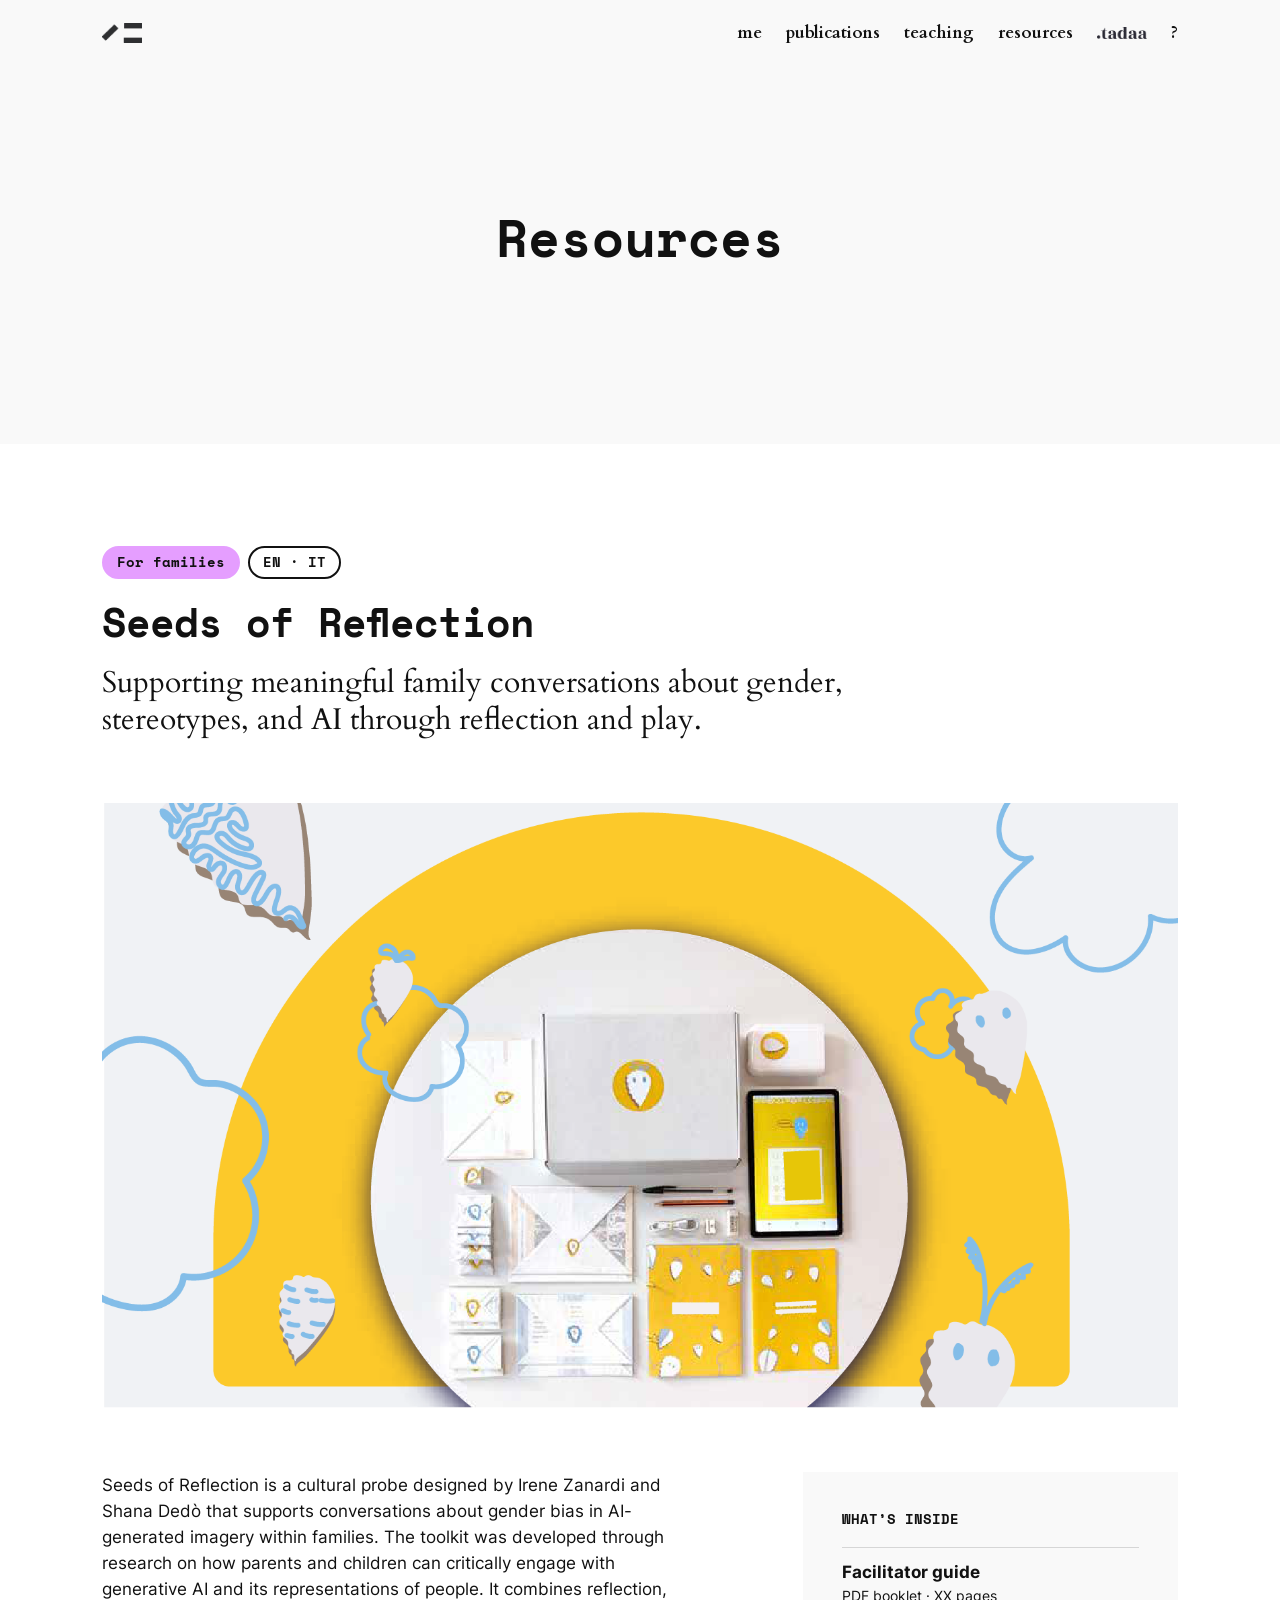
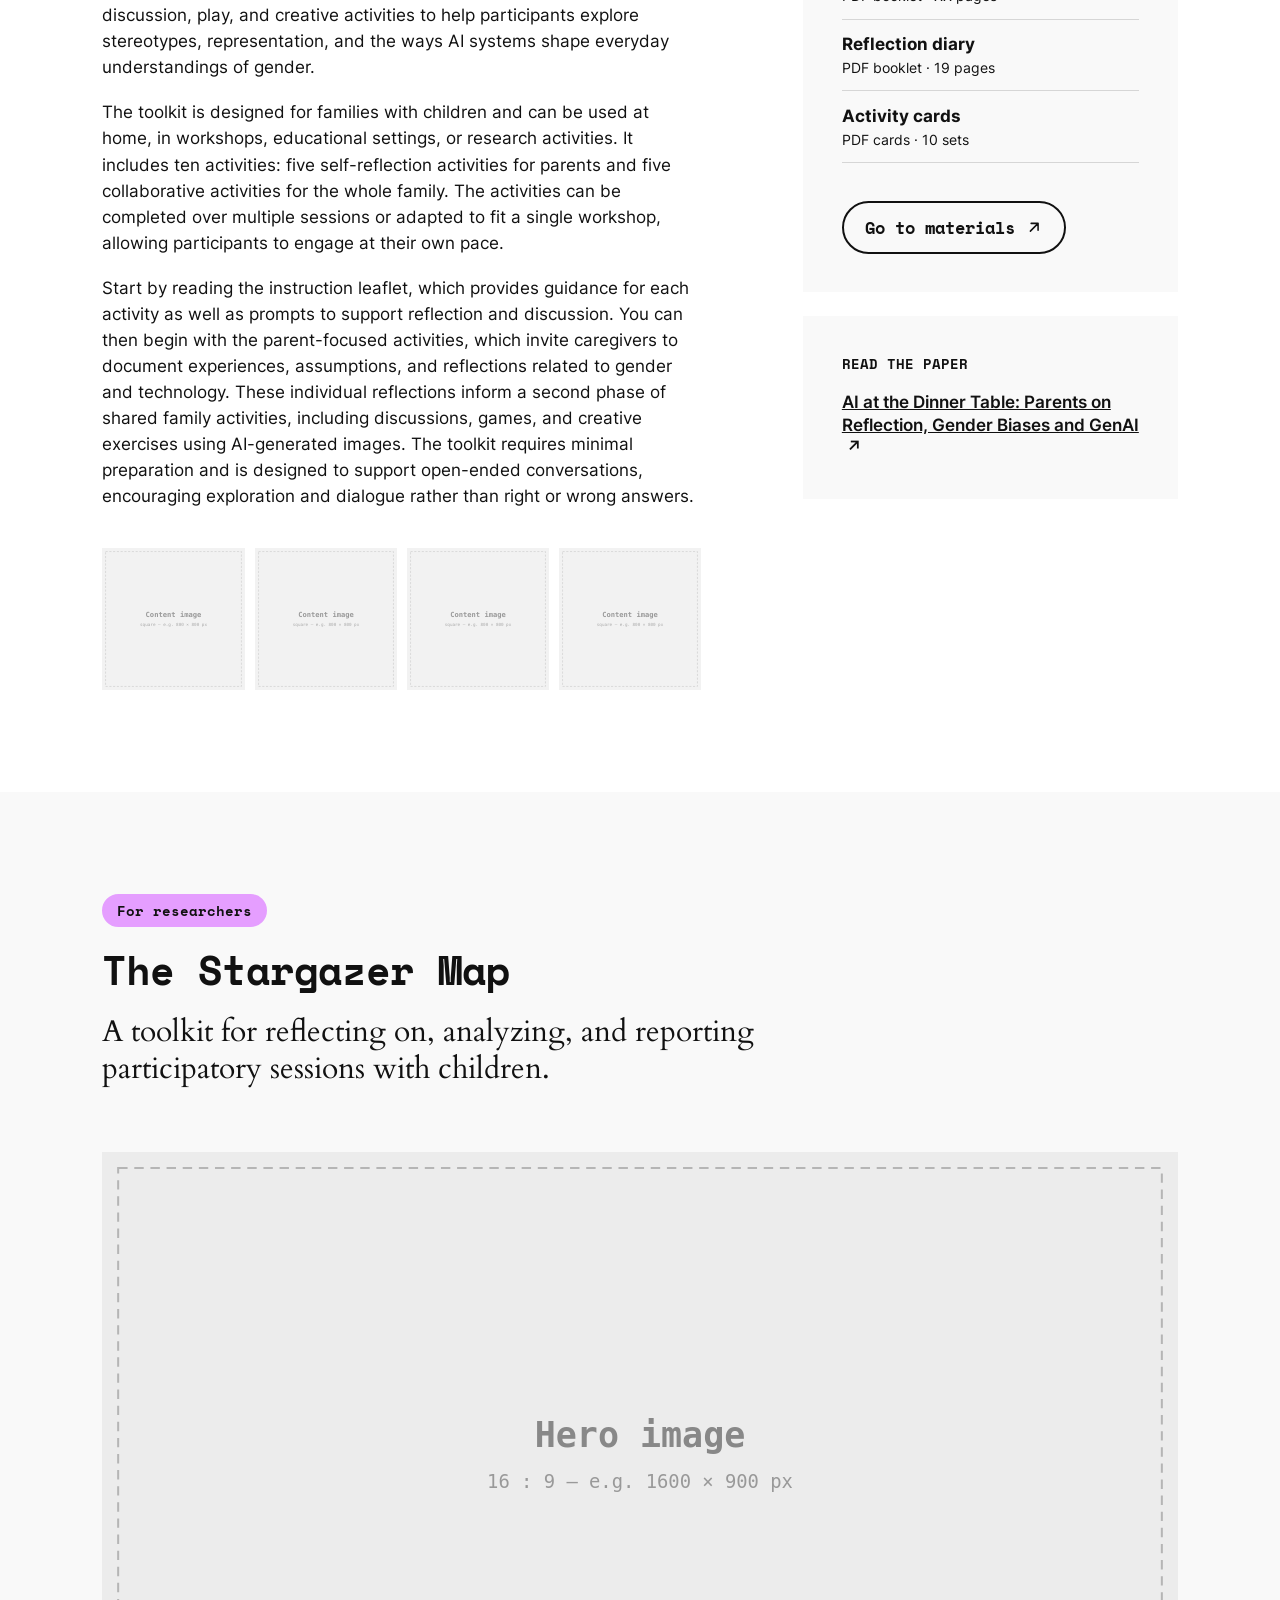
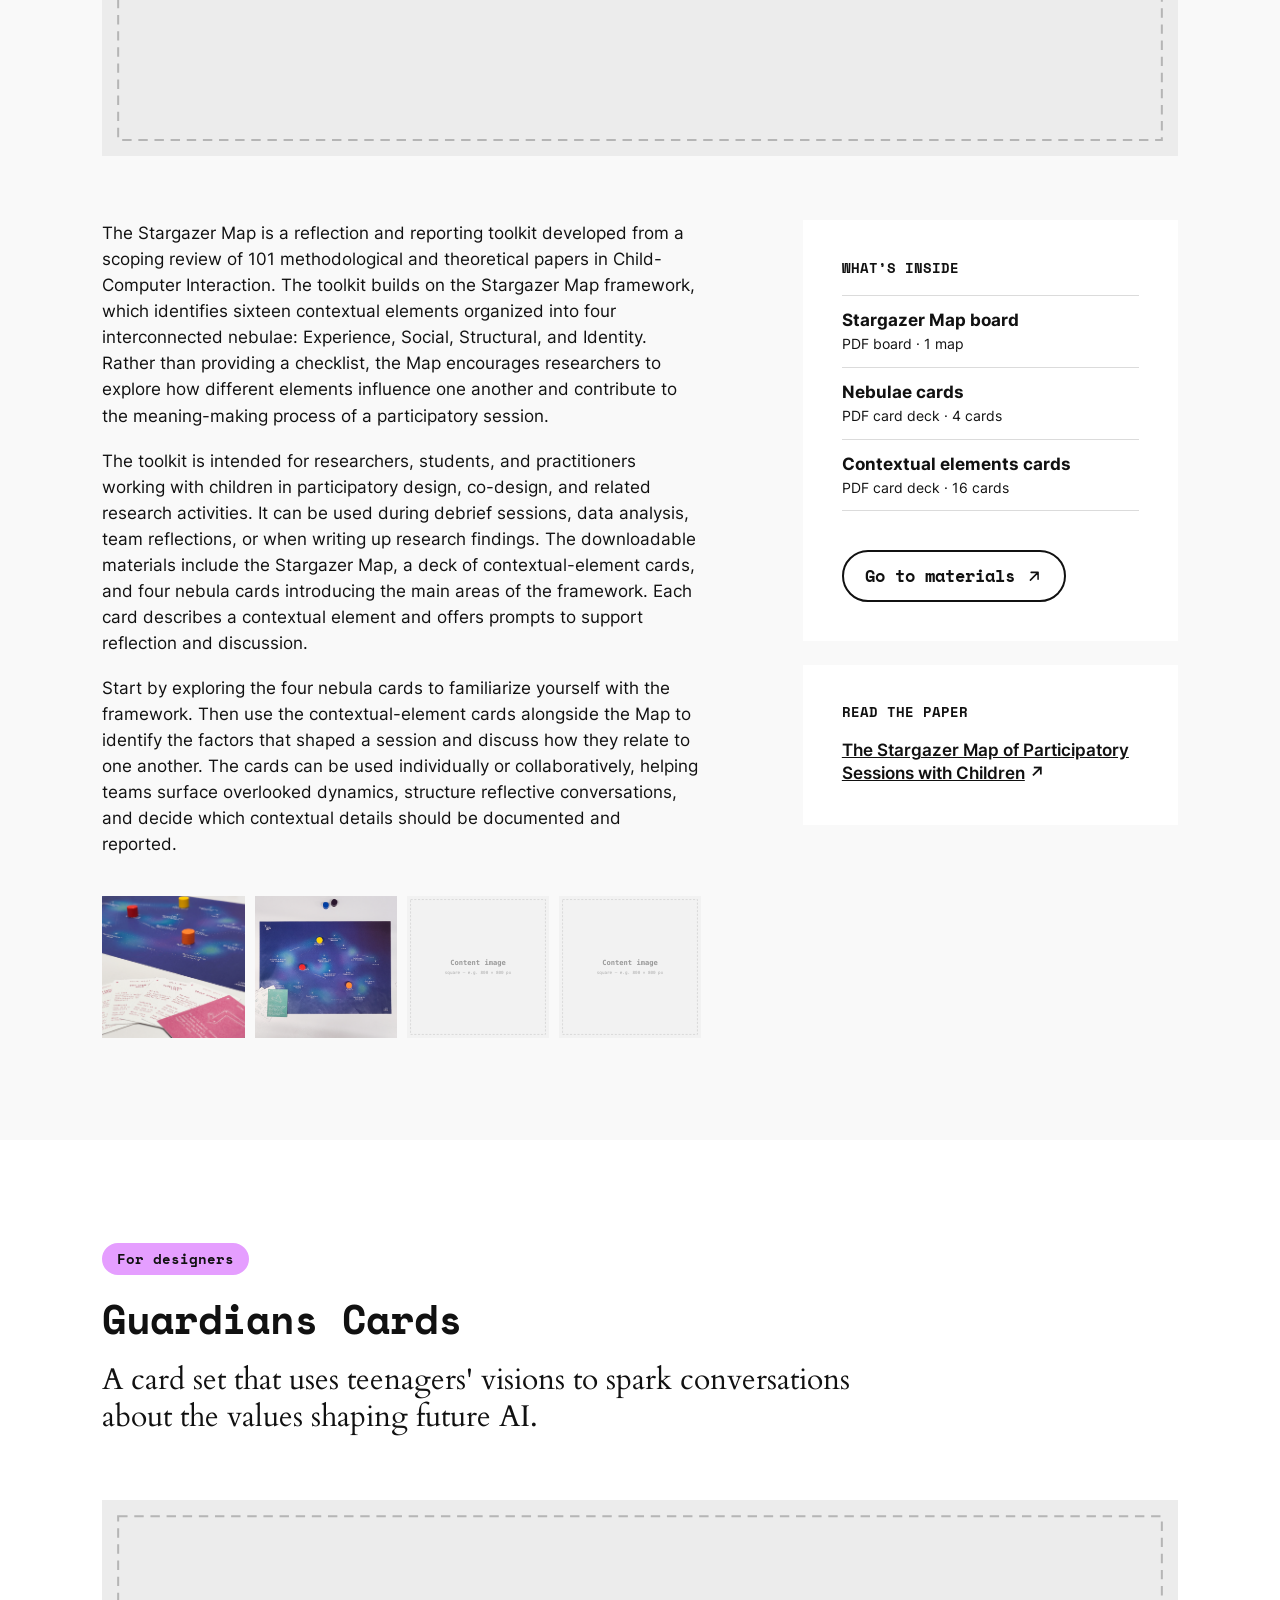
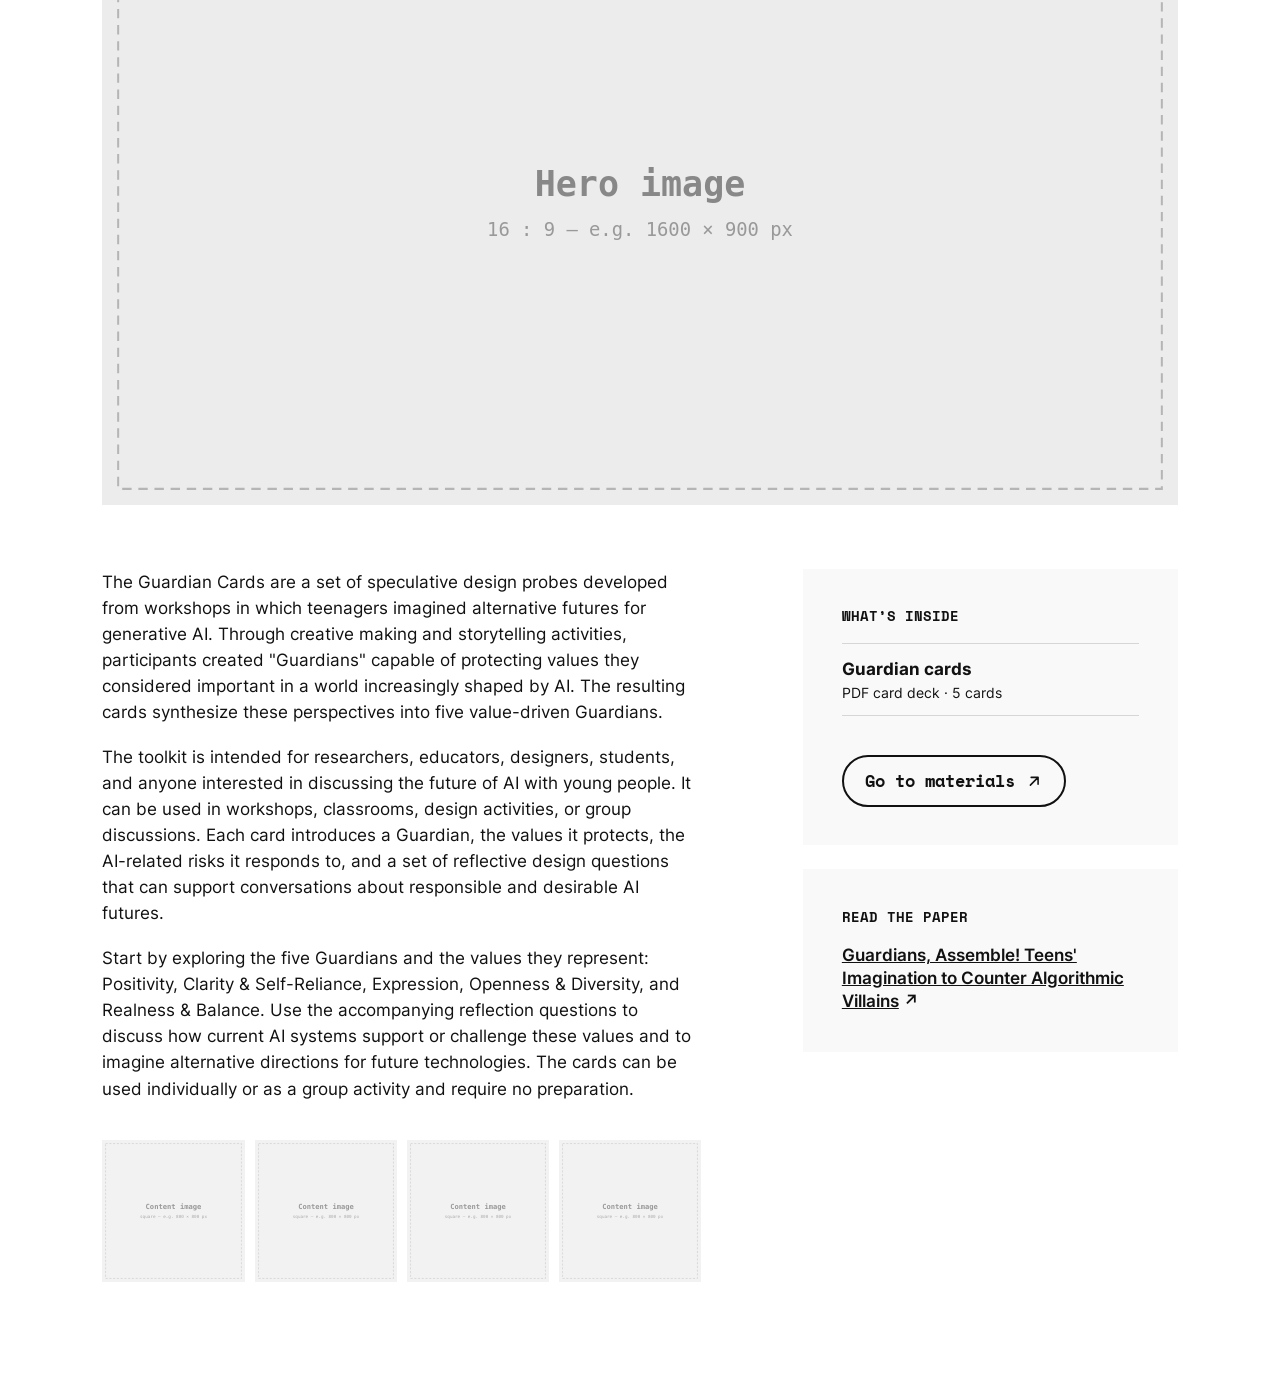
==== commit 364d3db4: "hero toolkit 1" ====
--- a/resources/index.html
+++ b/resources/index.html
@@ -76,7 +76,7 @@
         </header>
 
         <div class="toolkit__hero">
-          <img src="../assets/img/resources/placeholder-hero.svg" width="1600" height="900" alt="Toolkit 1 hero image">
+          <img src="../assets/img/resources/hero-toolkit-1.png" width="1600" height="900" alt="Toolkit 1 hero image">
         </div>
 
         <div class="toolkit__body">
@@ -156,7 +156,7 @@
               <li><strong>Contextual elements cards</strong><span>PDF card deck · 16 cards</span></li>
             </ul>
             <div class="toolkit__downloads">
-              <a class="button" href="#" target="_blank" rel="noopener">
+              <a class="button" href="https://github.com/IreneZanardi/tadaa-stargazer-map" target="_blank" rel="noopener">
                 Go to materials
                 <svg viewBox="0 0 24 24" aria-hidden="true"><path d="M7 17 17 7M8 7h9v9"/></svg>
               </a>
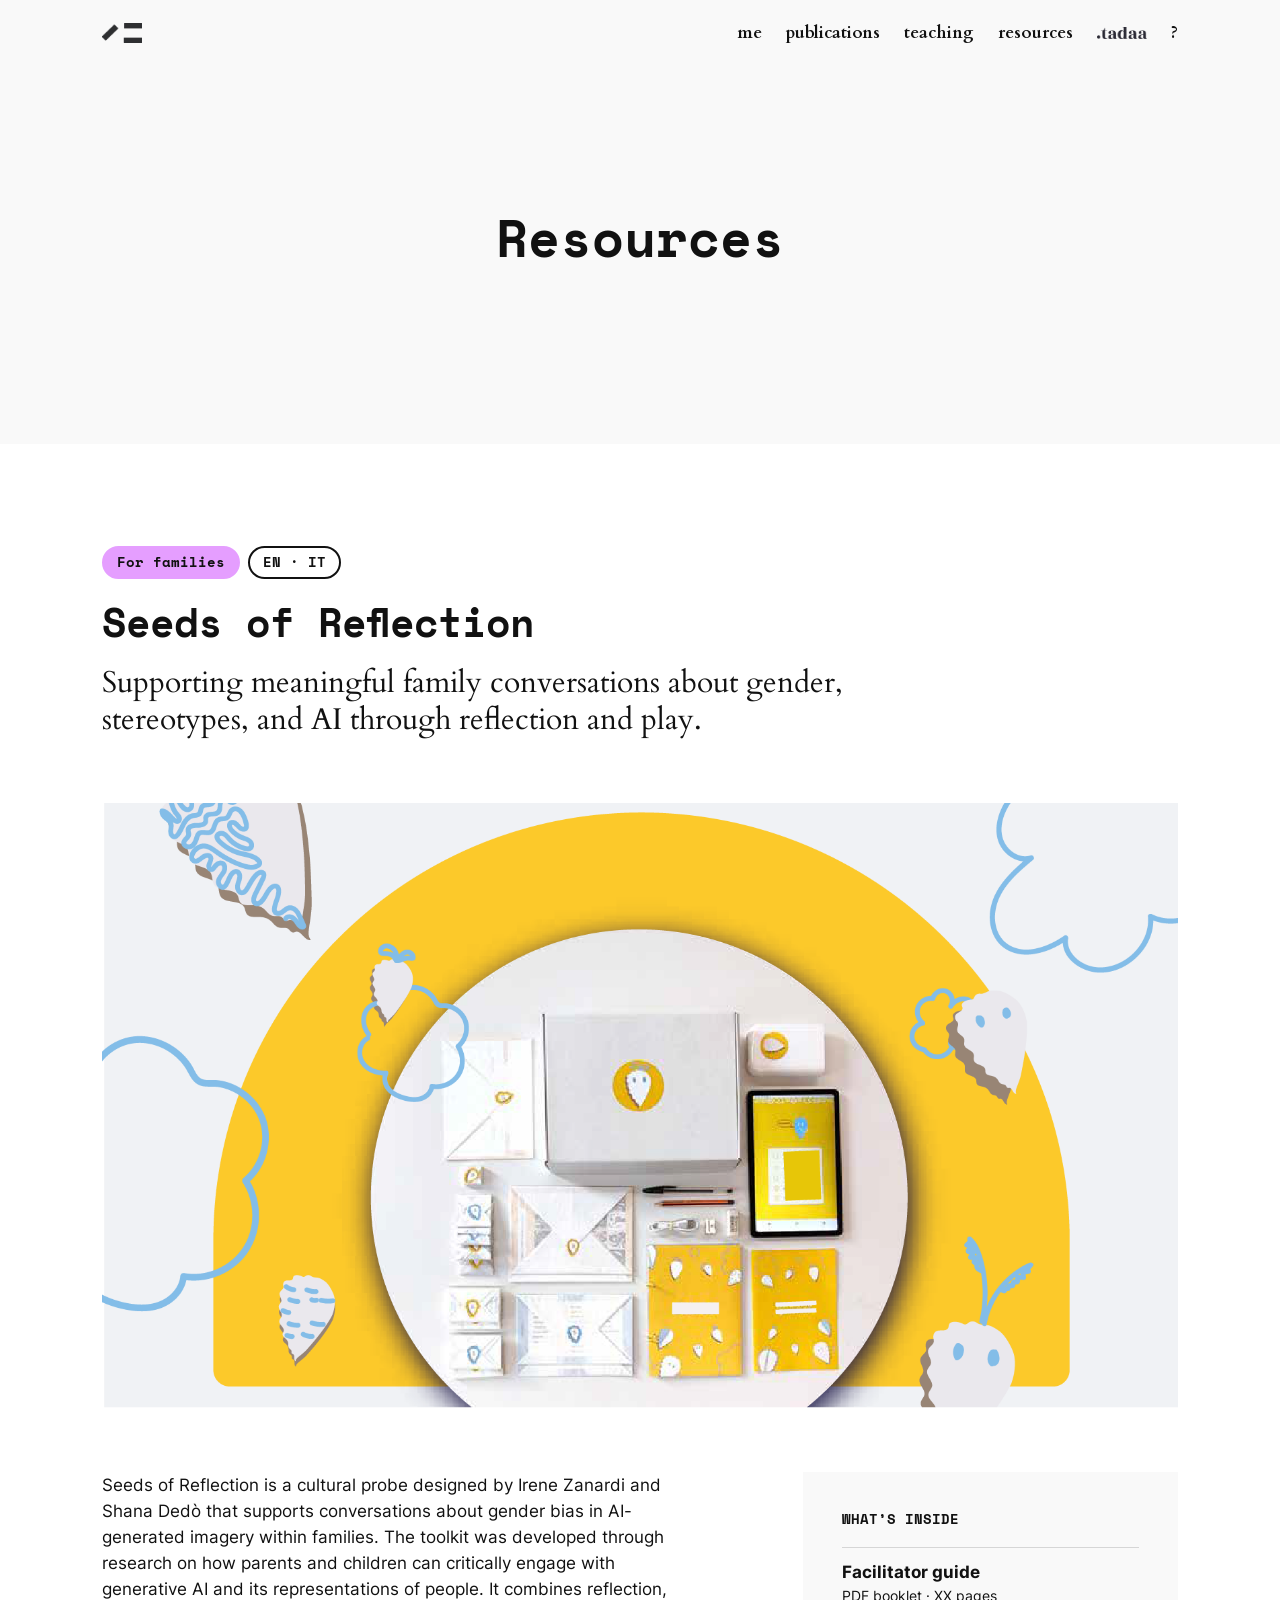
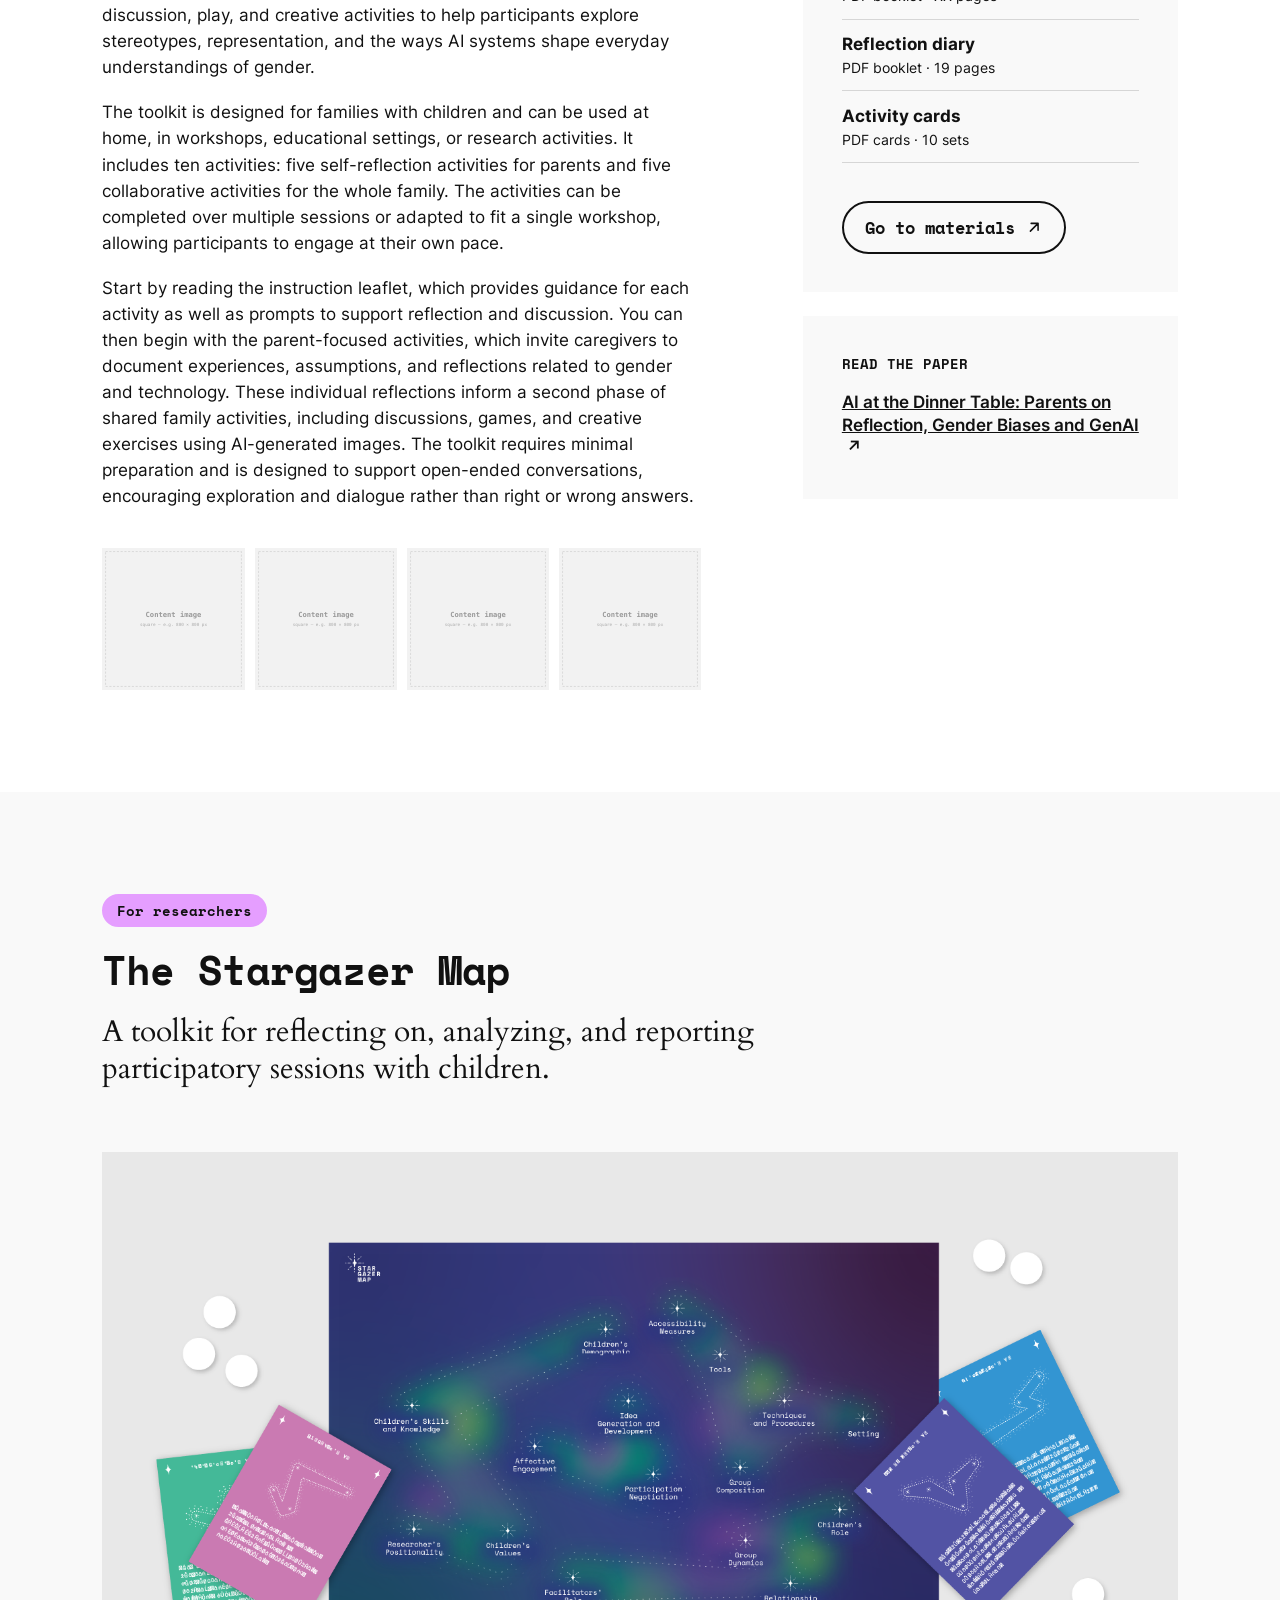
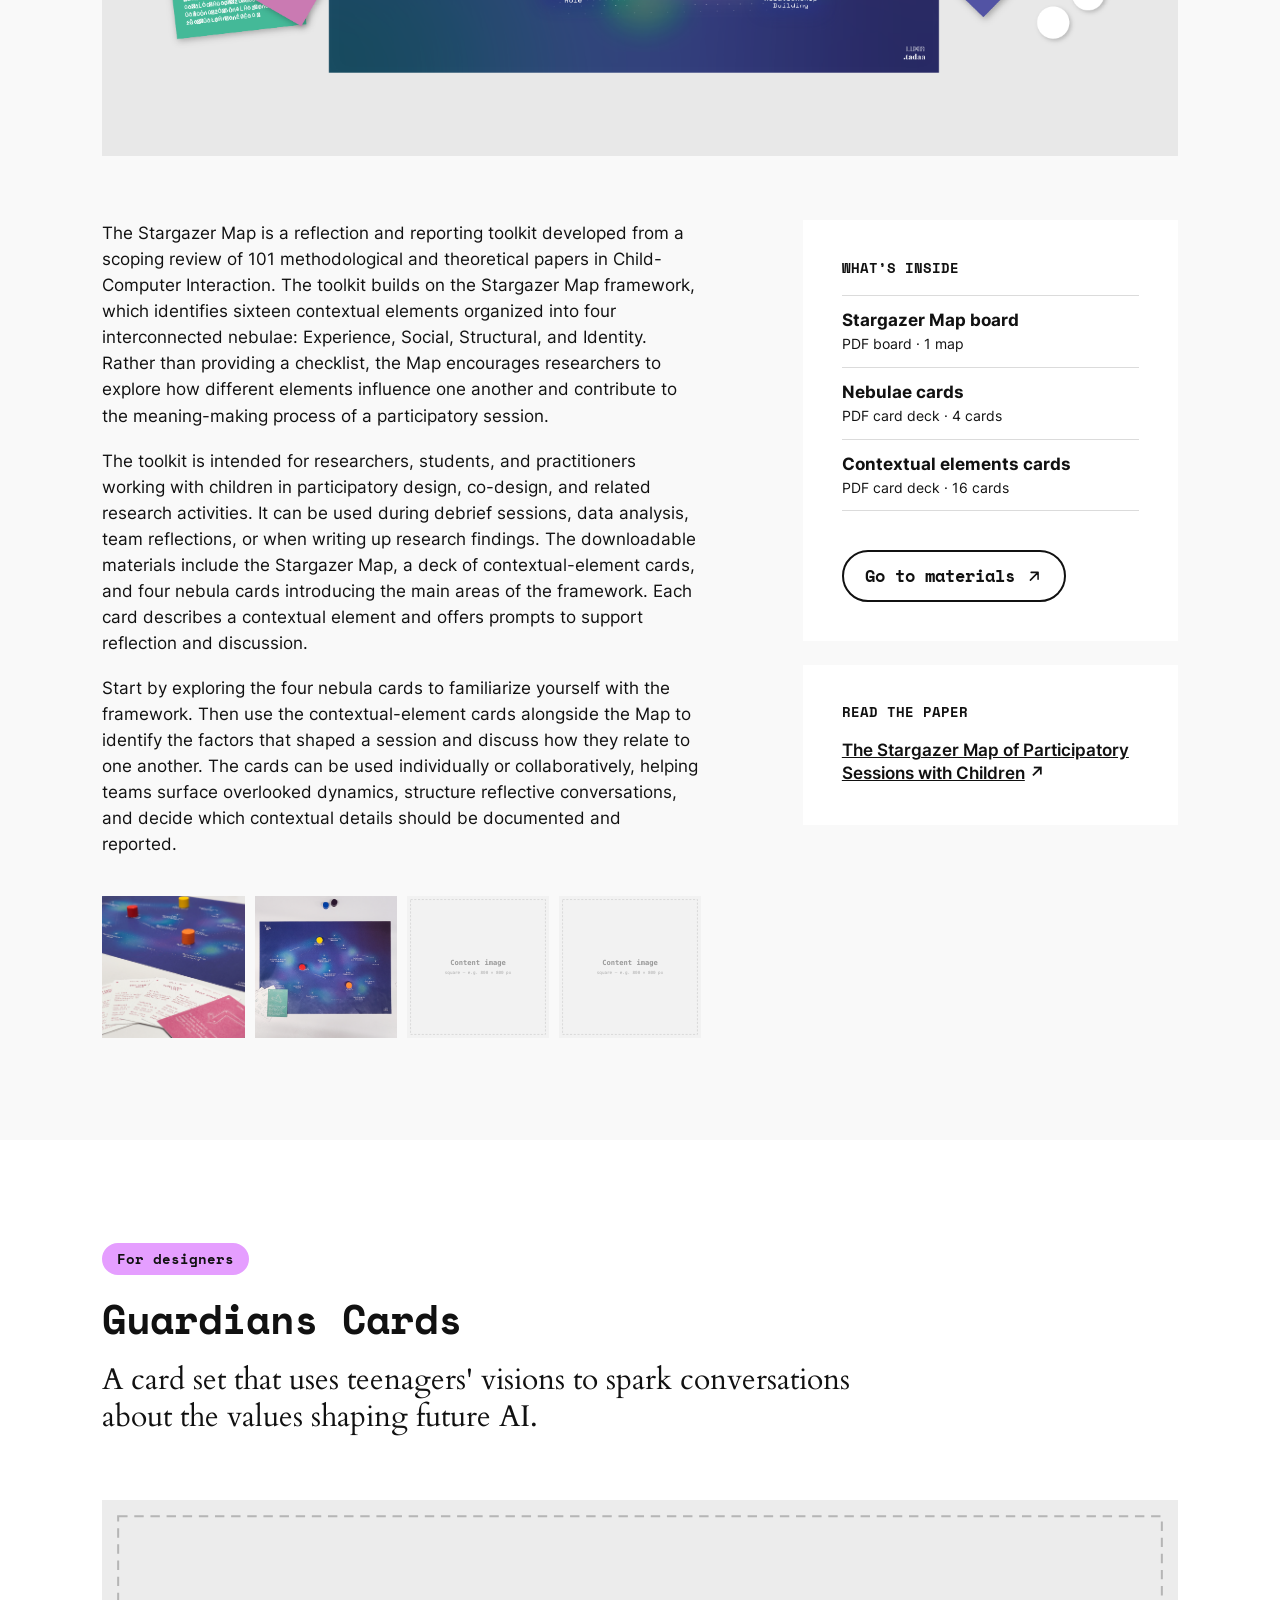
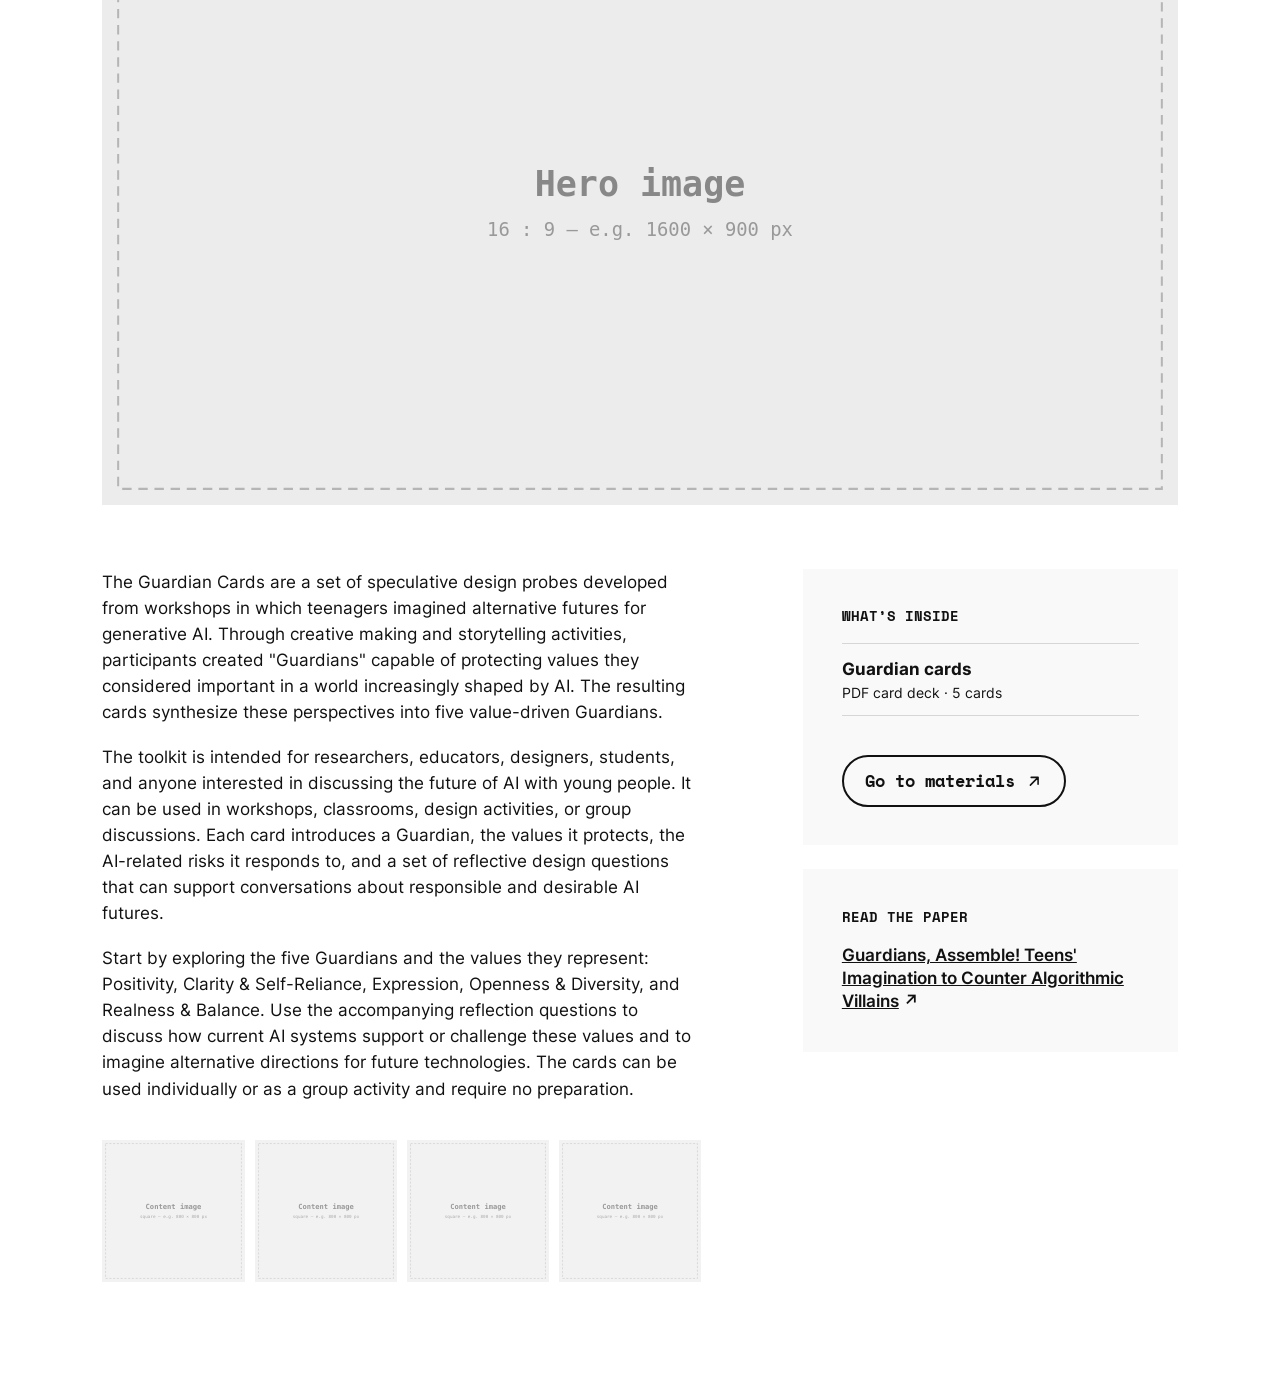
==== commit 76b3dfa1: "hero toolkit 2" ====
--- a/resources/index.html
+++ b/resources/index.html
@@ -130,7 +130,7 @@
         </header>
 
         <div class="toolkit__hero">
-          <img src="../assets/img/resources/placeholder-hero.svg" width="1600" height="900" alt="Toolkit 2 hero image" loading="lazy">
+          <img src="../assets/img/resources/hero-toolkit-2.png" width="1600" height="900" alt="Toolkit 2 hero image" loading="lazy">
         </div>
 
         <div class="toolkit__body">
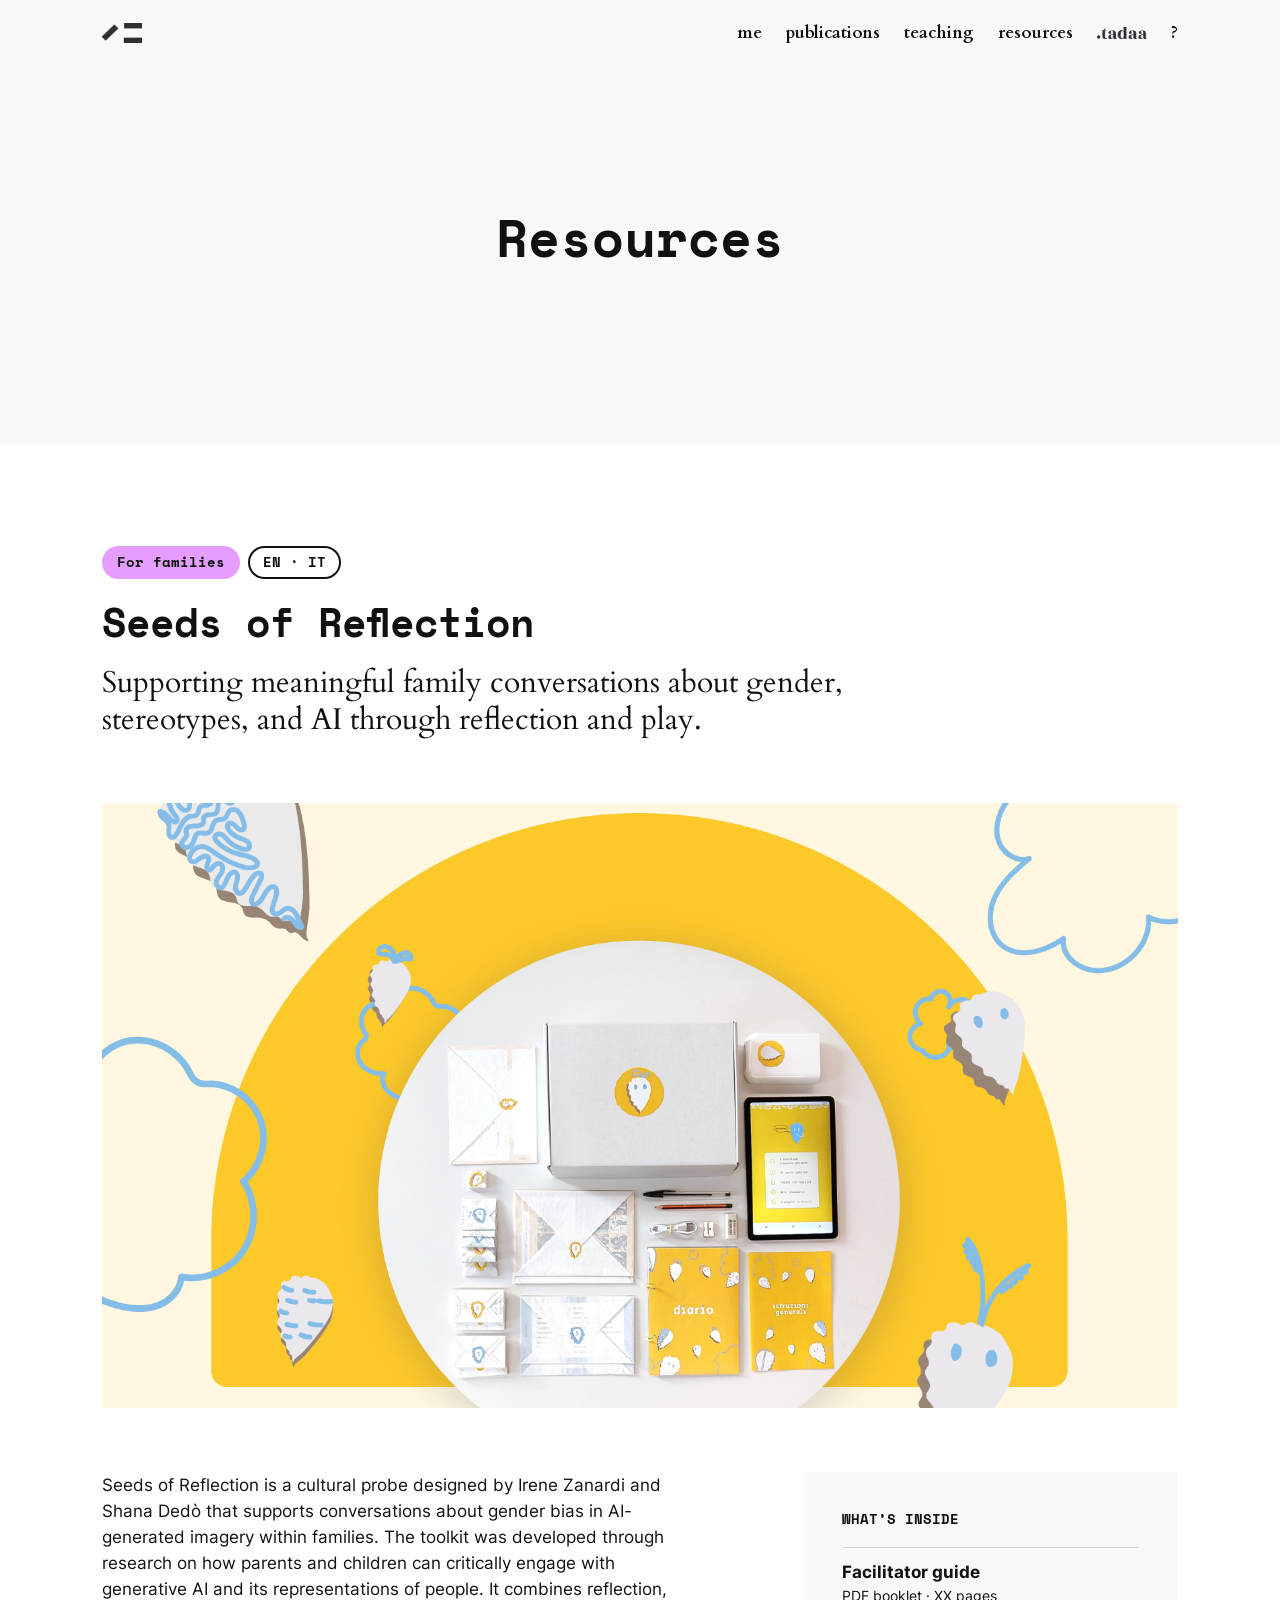
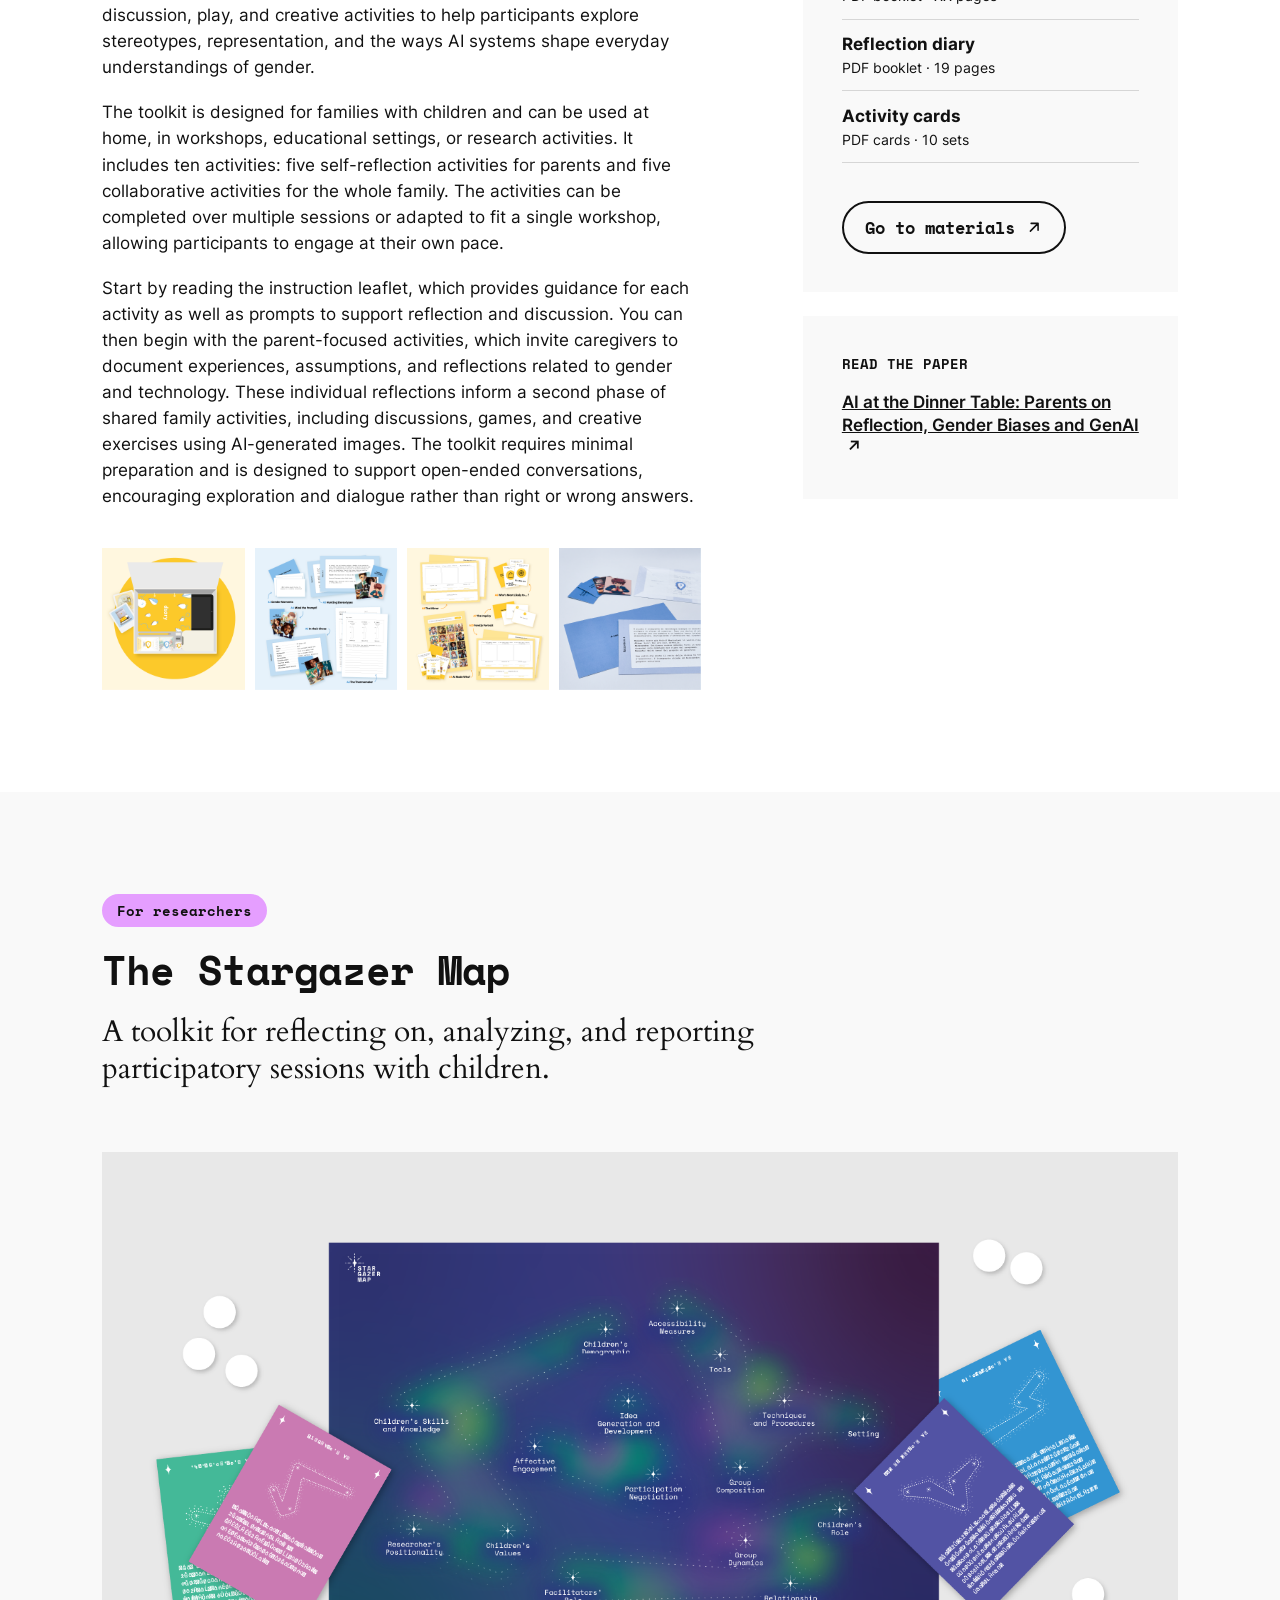
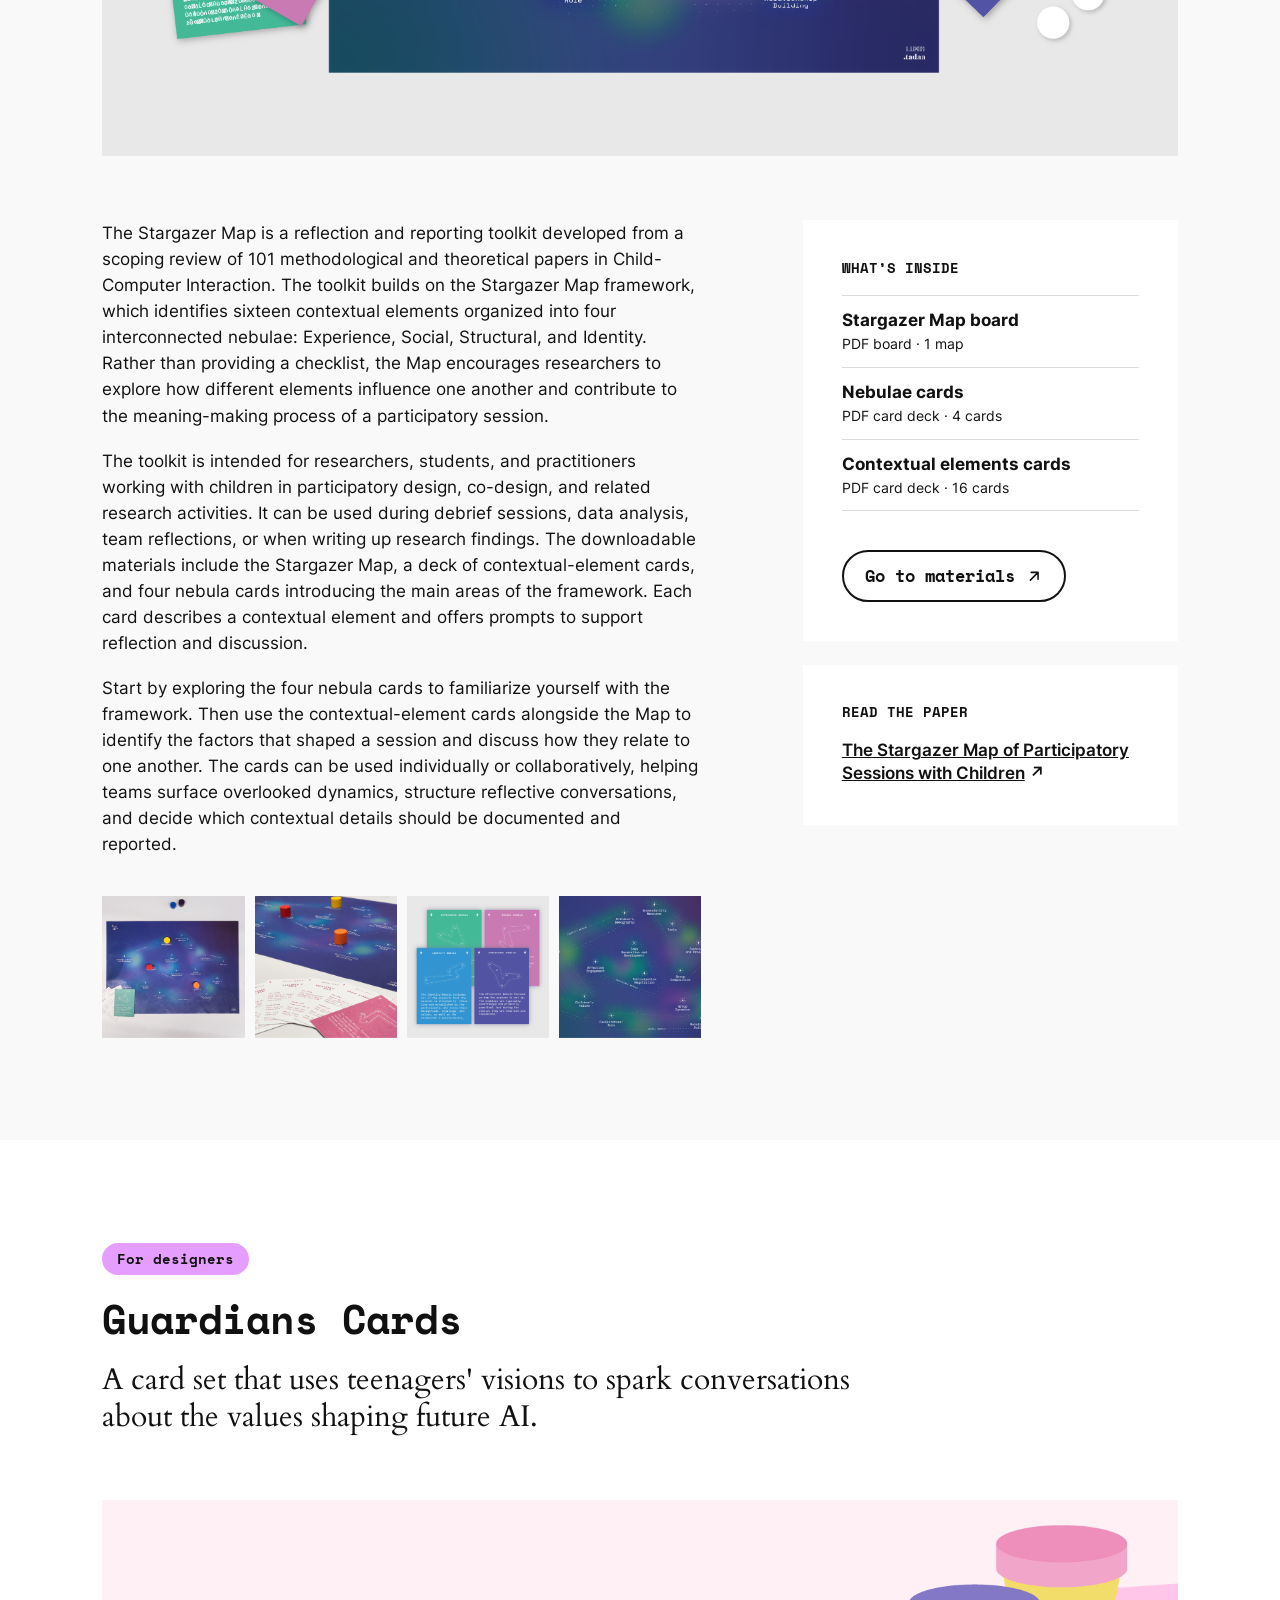
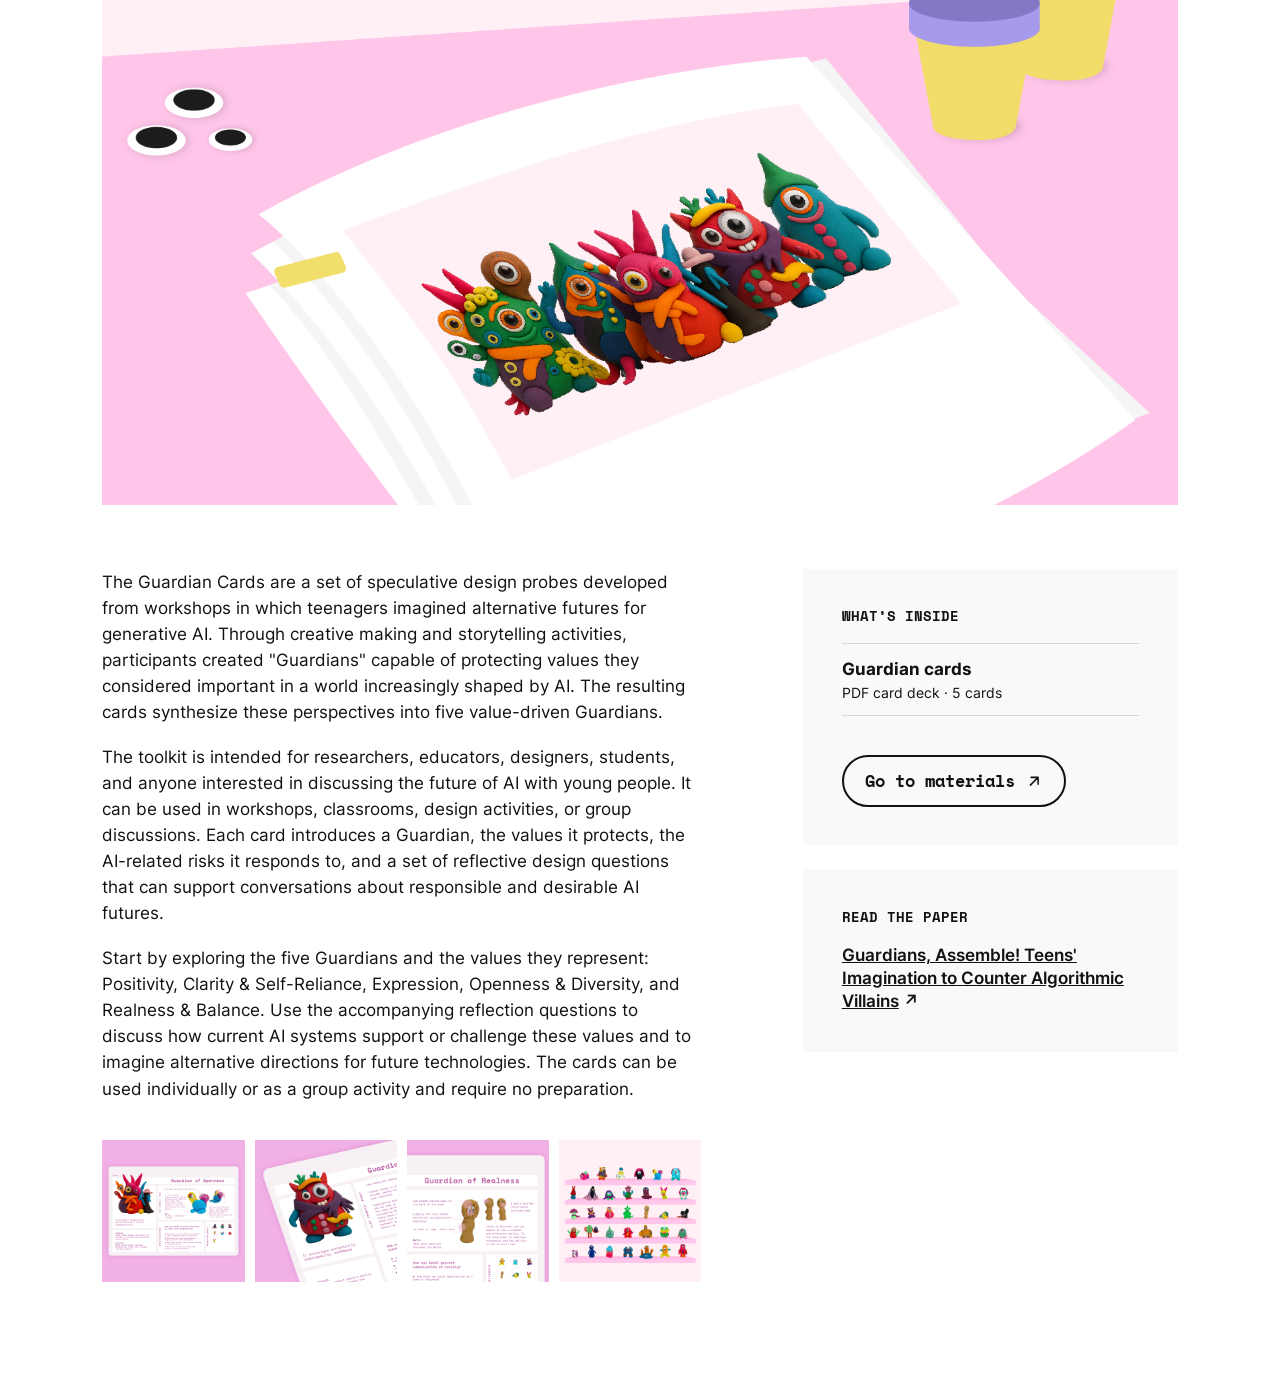
==== commit 896b8c63: "resources image" ====
--- a/resources/index.html
+++ b/resources/index.html
@@ -86,10 +86,10 @@
             <p>Start by reading the instruction leaflet, which provides guidance for each activity as well as prompts to support reflection and discussion. You can then begin with the parent-focused activities, which invite caregivers to document experiences, assumptions, and reflections related to gender and technology. These individual reflections inform a second phase of shared family activities, including discussions, games, and creative exercises using AI-generated images. The toolkit requires minimal preparation and is designed to support open-ended conversations, encouraging exploration and dialogue rather than right or wrong answers.</p>
 
             <div class="toolkit__shots" data-lightbox>
-              <a href="../assets/img/resources/placeholder-detail.svg"><img src="../assets/img/resources/placeholder-detail.svg" width="800" height="800" alt="Toolkit 1 contents, image 1" loading="lazy"></a>
-              <a href="../assets/img/resources/placeholder-detail.svg"><img src="../assets/img/resources/placeholder-detail.svg" width="800" height="800" alt="Toolkit 1 contents, image 2" loading="lazy"></a>
-              <a href="../assets/img/resources/placeholder-detail.svg"><img src="../assets/img/resources/placeholder-detail.svg" width="800" height="800" alt="Toolkit 1 contents, image 3" loading="lazy"></a>
-              <a href="../assets/img/resources/placeholder-detail.svg"><img src="../assets/img/resources/placeholder-detail.svg" width="800" height="800" alt="Toolkit 1 contents, image 4" loading="lazy"></a>
+              <a href="../assets/img/resources/toolkit-1-det-1.png"><img src="../assets/img/resources/toolkit-1-det-1.png" width="800" height="800" alt="Toolkit 1 contents, image 1" loading="lazy"></a>
+              <a href="../assets/img/resources/toolkit-1-det-2.png"><img src="../assets/img/resources/toolkit-1-det-2.png" width="800" height="800" alt="Toolkit 1 contents, image 2" loading="lazy"></a>
+              <a href="../assets/img/resources/toolkit-1-det-3.png"><img src="../assets/img/resources/toolkit-1-det-3.png" width="800" height="800" alt="Toolkit 1 contents, image 3" loading="lazy"></a>
+              <a href="../assets/img/resources/toolkit-1-det-4.png"><img src="../assets/img/resources/toolkit-1-det-4.png" width="800" height="800" alt="Toolkit 1 contents, image 4" loading="lazy"></a>
             </div>
           </div>
 
@@ -140,10 +140,10 @@
             <p>Start by exploring the four nebula cards to familiarize yourself with the framework. Then use the contextual-element cards alongside the Map to identify the factors that shaped a session and discuss how they relate to one another. The cards can be used individually or collaboratively, helping teams surface overlooked dynamics, structure reflective conversations, and decide which contextual details should be documented and reported.</p>
 
             <div class="toolkit__shots" data-lightbox>
-              <a href="../assets/img/resources/\stargazer-detail_1.png"><img src="../assets/img/resources/\stargazer-detail_1.png" width="800" height="800" alt="Toolkit 2 contents, image 1" loading="lazy"></a>
-              <a href="../assets/img/resources/\stargazer-detail_2.png"><img src="../assets/img/resources/\stargazer-detail_2.png" width="800" height="800" alt="Toolkit 2 contents, image 2" loading="lazy"></a>
-              <a href="../assets/img/resources/placeholder-detail.svg"><img src="../assets/img/resources/placeholder-detail.svg" width="800" height="800" alt="Toolkit 2 contents, image 3" loading="lazy"></a>
-              <a href="../assets/img/resources/placeholder-detail.svg"><img src="../assets/img/resources/placeholder-detail.svg" width="800" height="800" alt="Toolkit 2 contents, image 4" loading="lazy"></a>
+              <a href="../assets/img/resources/toolkit-2-det-1.png"><img src="../assets/img/resources/toolkit-2-det-1.png" width="800" height="800" alt="Toolkit 2 contents, image 1" loading="lazy"></a>
+              <a href="../assets/img/resources/toolkit-2-det-2.png"><img src="../assets/img/resources/toolkit-2-det-2.png" width="800" height="800" alt="Toolkit 2 contents, image 2" loading="lazy"></a>
+              <a href="../assets/img/resources/toolkit-2-det-3.png"><img src="../assets/img/resources/toolkit-2-det-3.png" width="800" height="800" alt="Toolkit 2 contents, image 3" loading="lazy"></a>
+              <a href="../assets/img/resources/toolkit-2-det-4.png"><img src="../assets/img/resources/toolkit-2-det-4.png" width="800" height="800" alt="Toolkit 2 contents, image 4" loading="lazy"></a>
             </div>
           </div>
 
@@ -184,7 +184,7 @@
         </header>
 
         <div class="toolkit__hero">
-          <img src="../assets/img/resources/placeholder-hero.svg" width="1600" height="900" alt="Toolkit 3 hero image" loading="lazy">
+          <img src="../assets/img/resources/hero-toolkit-3.png" width="1600" height="900" alt="Toolkit 3 hero image" loading="lazy">
         </div>
 
         <div class="toolkit__body">
@@ -194,10 +194,10 @@
             <p>Start by exploring the five Guardians and the values they represent: Positivity, Clarity & Self-Reliance, Expression, Openness & Diversity, and Realness & Balance. Use the accompanying reflection questions to discuss how current AI systems support or challenge these values and to imagine alternative directions for future technologies. The cards can be used individually or as a group activity and require no preparation.</p>
 
             <div class="toolkit__shots" data-lightbox>
-              <a href="../assets/img/resources/placeholder-detail.svg"><img src="../assets/img/resources/placeholder-detail.svg" width="800" height="800" alt="Toolkit 3 contents, image 1" loading="lazy"></a>
-              <a href="../assets/img/resources/placeholder-detail.svg"><img src="../assets/img/resources/placeholder-detail.svg" width="800" height="800" alt="Toolkit 3 contents, image 2" loading="lazy"></a>
-              <a href="../assets/img/resources/placeholder-detail.svg"><img src="../assets/img/resources/placeholder-detail.svg" width="800" height="800" alt="Toolkit 3 contents, image 3" loading="lazy"></a>
-              <a href="../assets/img/resources/placeholder-detail.svg"><img src="../assets/img/resources/placeholder-detail.svg" width="800" height="800" alt="Toolkit 3 contents, image 4" loading="lazy"></a>
+              <a href="../assets/img/resources/toolkit-3-det-1.png"><img src="../assets/img/resources/toolkit-3-det-1.png" width="800" height="800" alt="Toolkit 3 contents, image 1" loading="lazy"></a>
+              <a href="../assets/img/resources/toolkit-3-det-2.png"><img src="../assets/img/resources/toolkit-3-det-2.png" width="800" height="800" alt="Toolkit 3 contents, image 2" loading="lazy"></a>
+              <a href="../assets/img/resources/toolkit-3-det-3.png"><img src="../assets/img/resources/toolkit-3-det-3.png" width="800" height="800" alt="Toolkit 3 contents, image 3" loading="lazy"></a>
+              <a href="../assets/img/resources/toolkit-3-det-4.png"><img src="../assets/img/resources/toolkit-3-det-4.png" width="800" height="800" alt="Toolkit 3 contents, image 4" loading="lazy"></a>
             </div>
           </div>
 
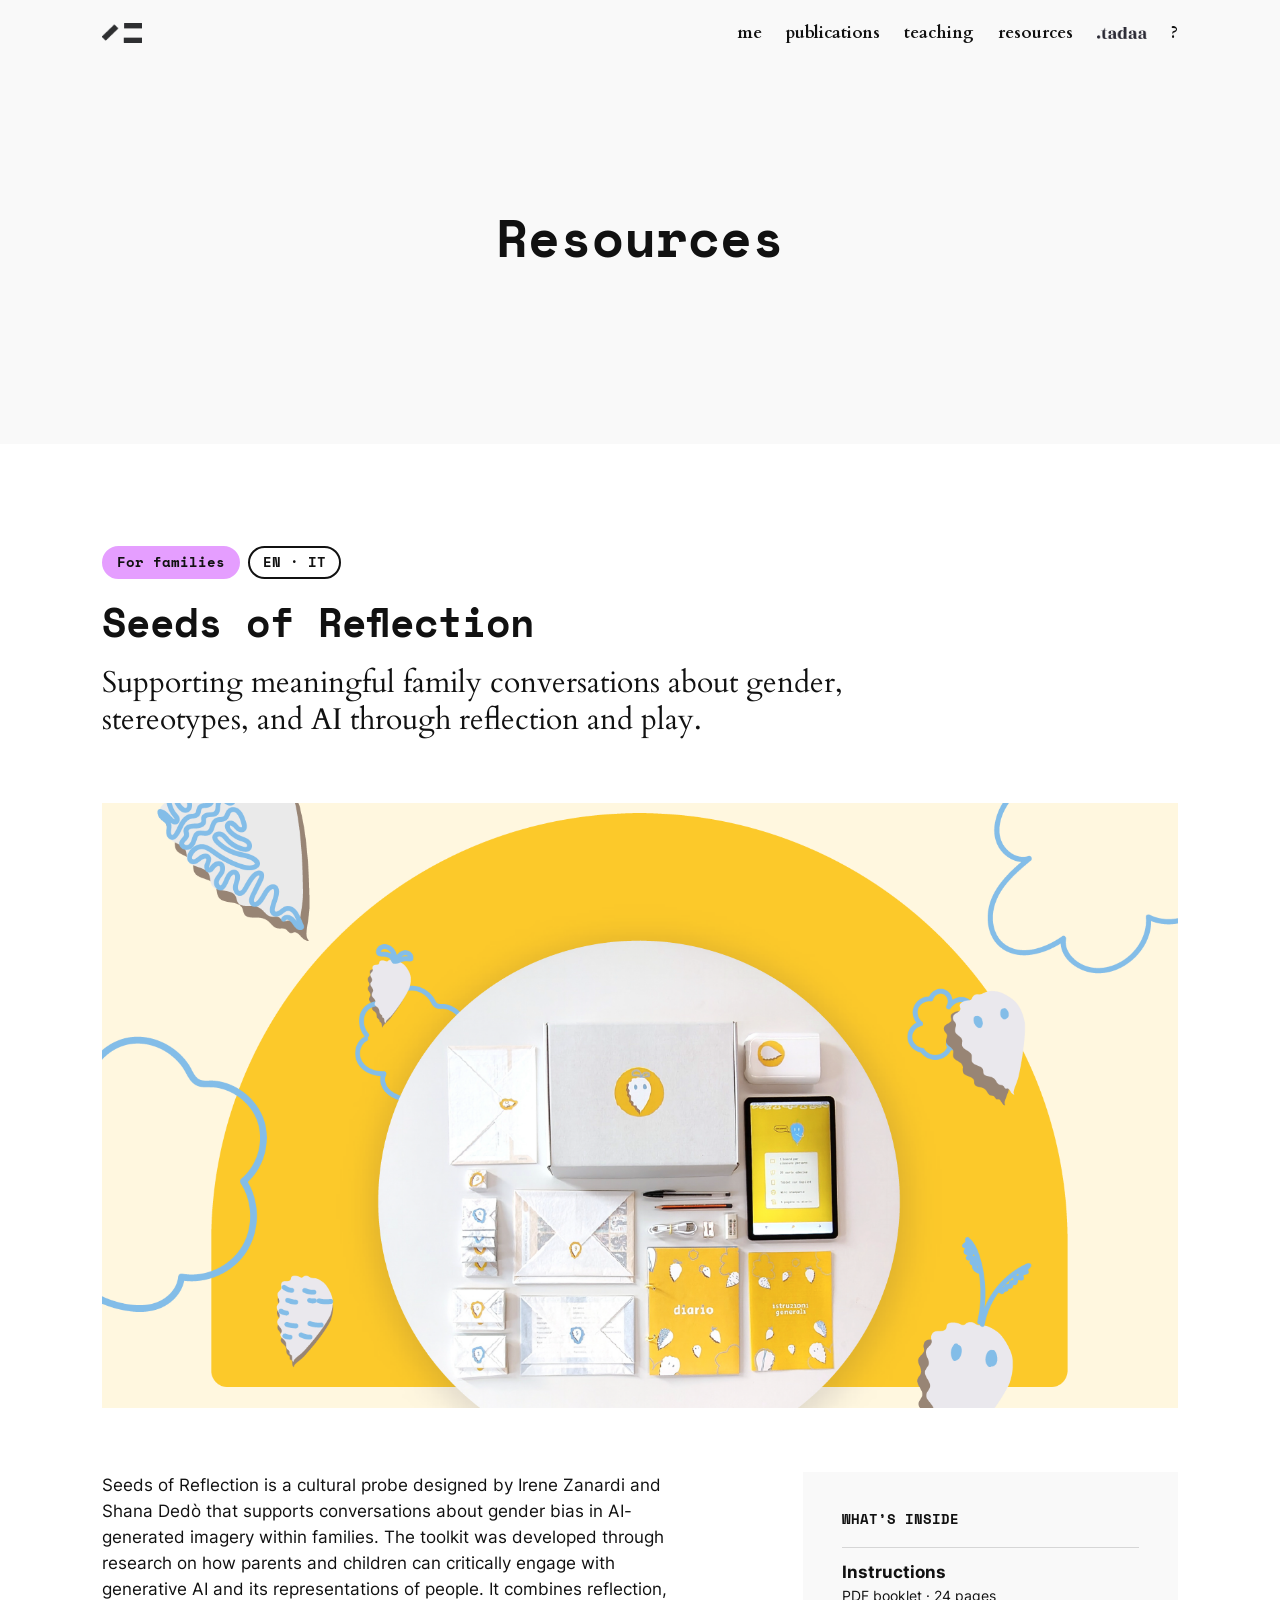
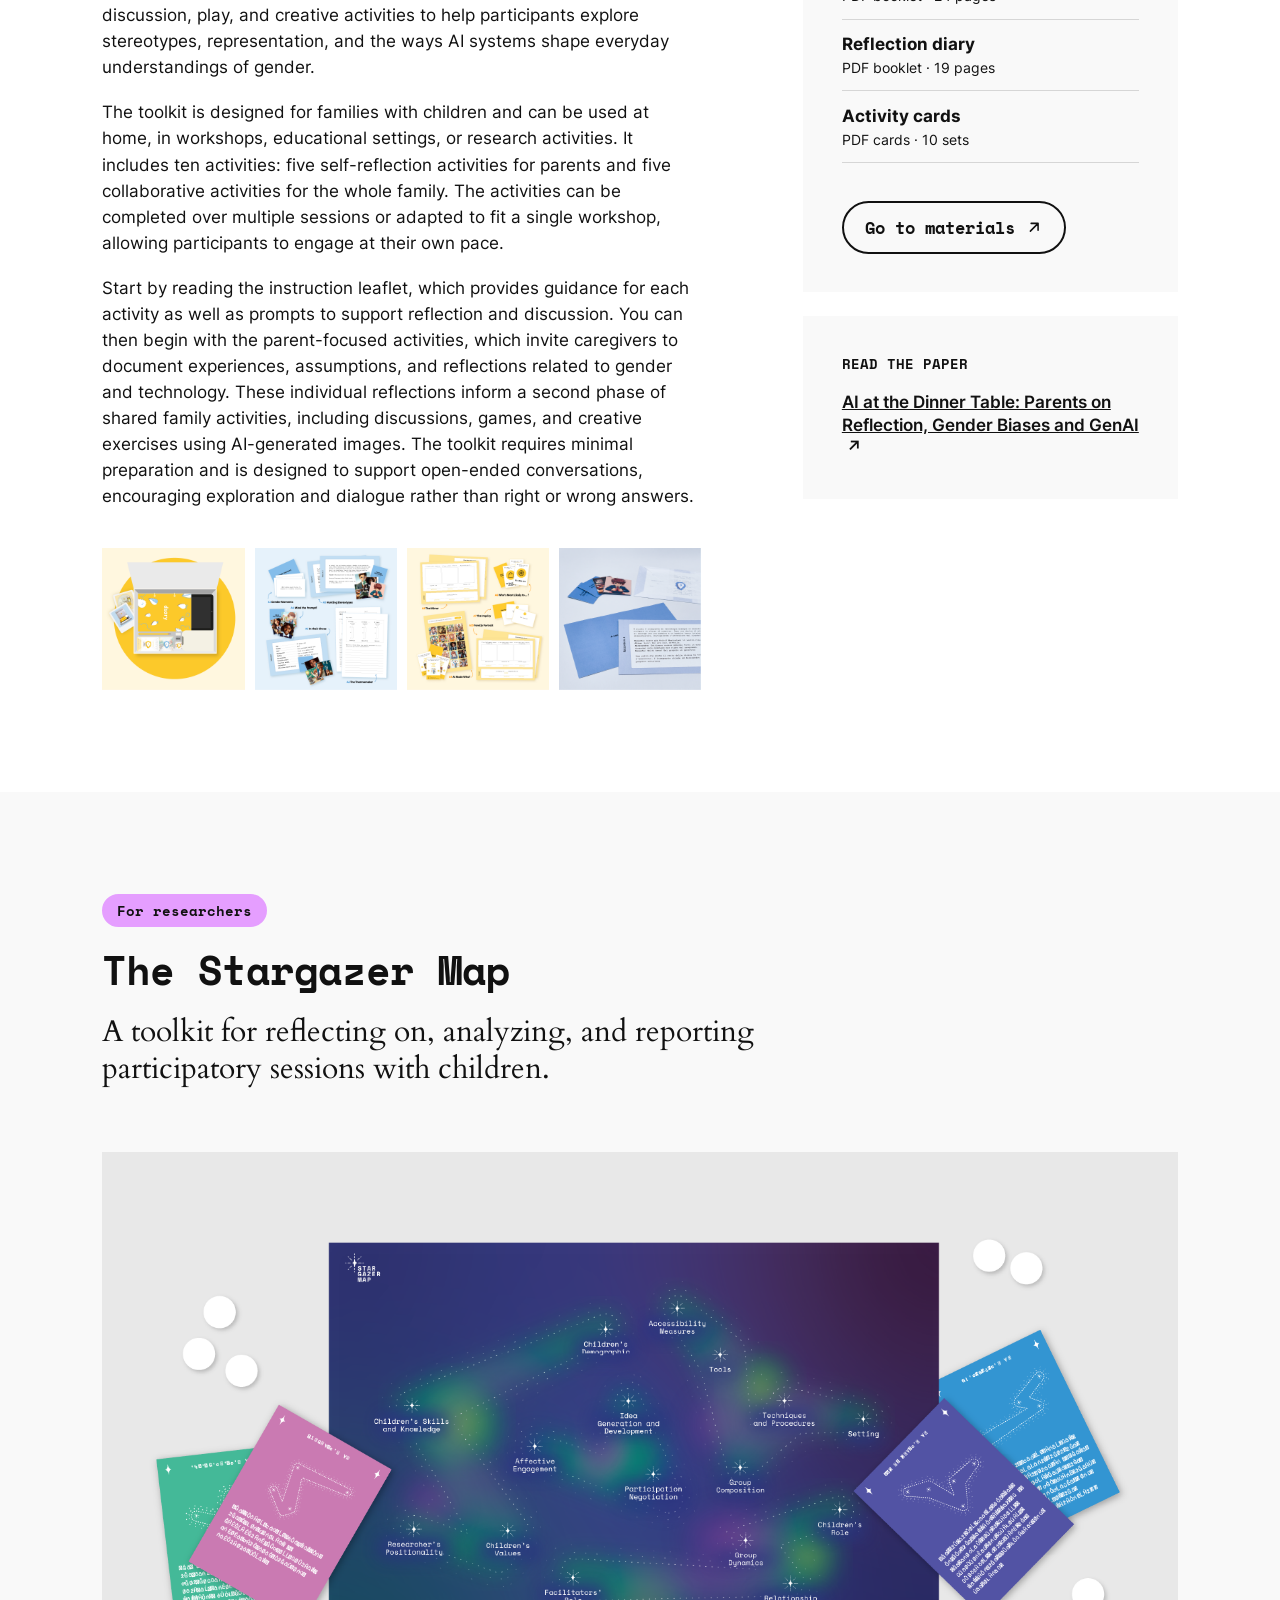
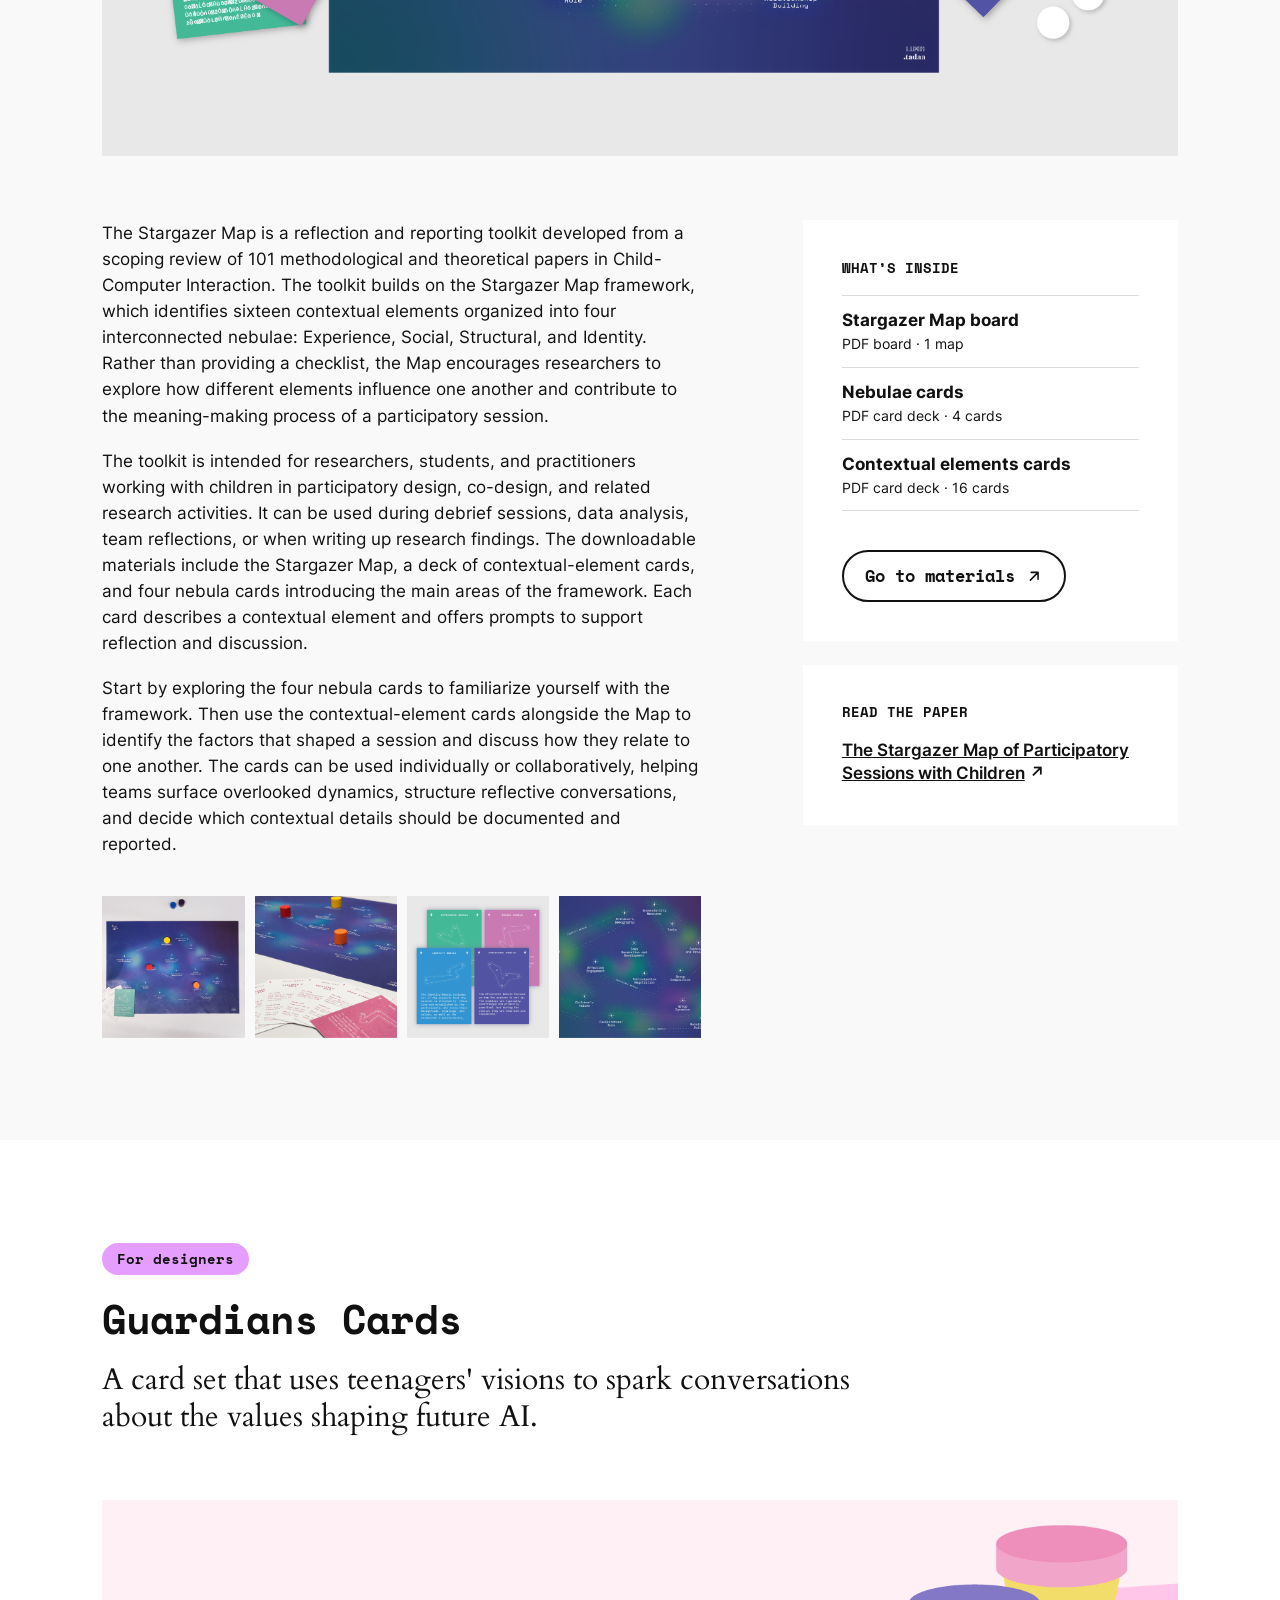
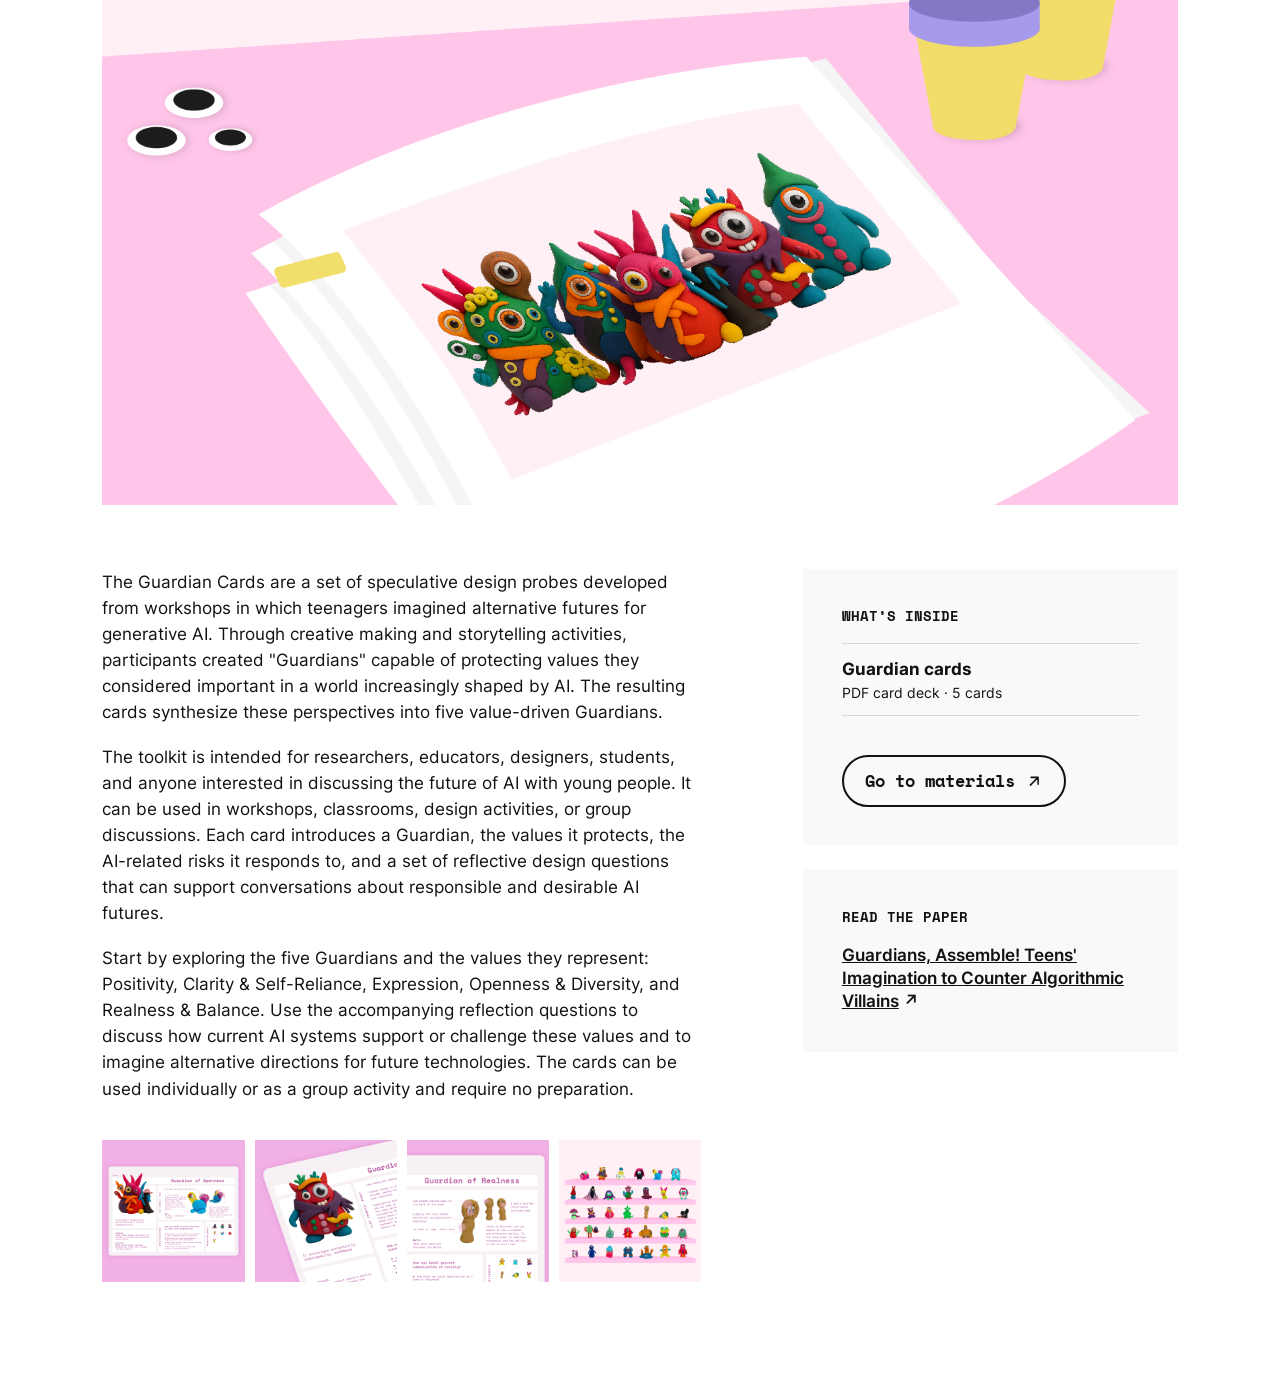
==== commit 6a2f0e39: "Update index.html" ====
--- a/resources/index.html
+++ b/resources/index.html
@@ -97,7 +97,7 @@
             <div class="toolkit__panel">
             <h3 class="toolkit__panel-title">What’s inside</h3>
             <ul class="inside-list">
-              <li><strong>Facilitator guide</strong><span>PDF booklet · XX pages</span></li>
+              <li><strong>Instructions</strong><span>PDF booklet · 24 pages</span></li>
               <li><strong>Reflection diary</strong><span>PDF booklet · 19 pages</span></li>
               <li><strong>Activity cards</strong><span>PDF cards · 10 sets</span></li>
             </ul>
